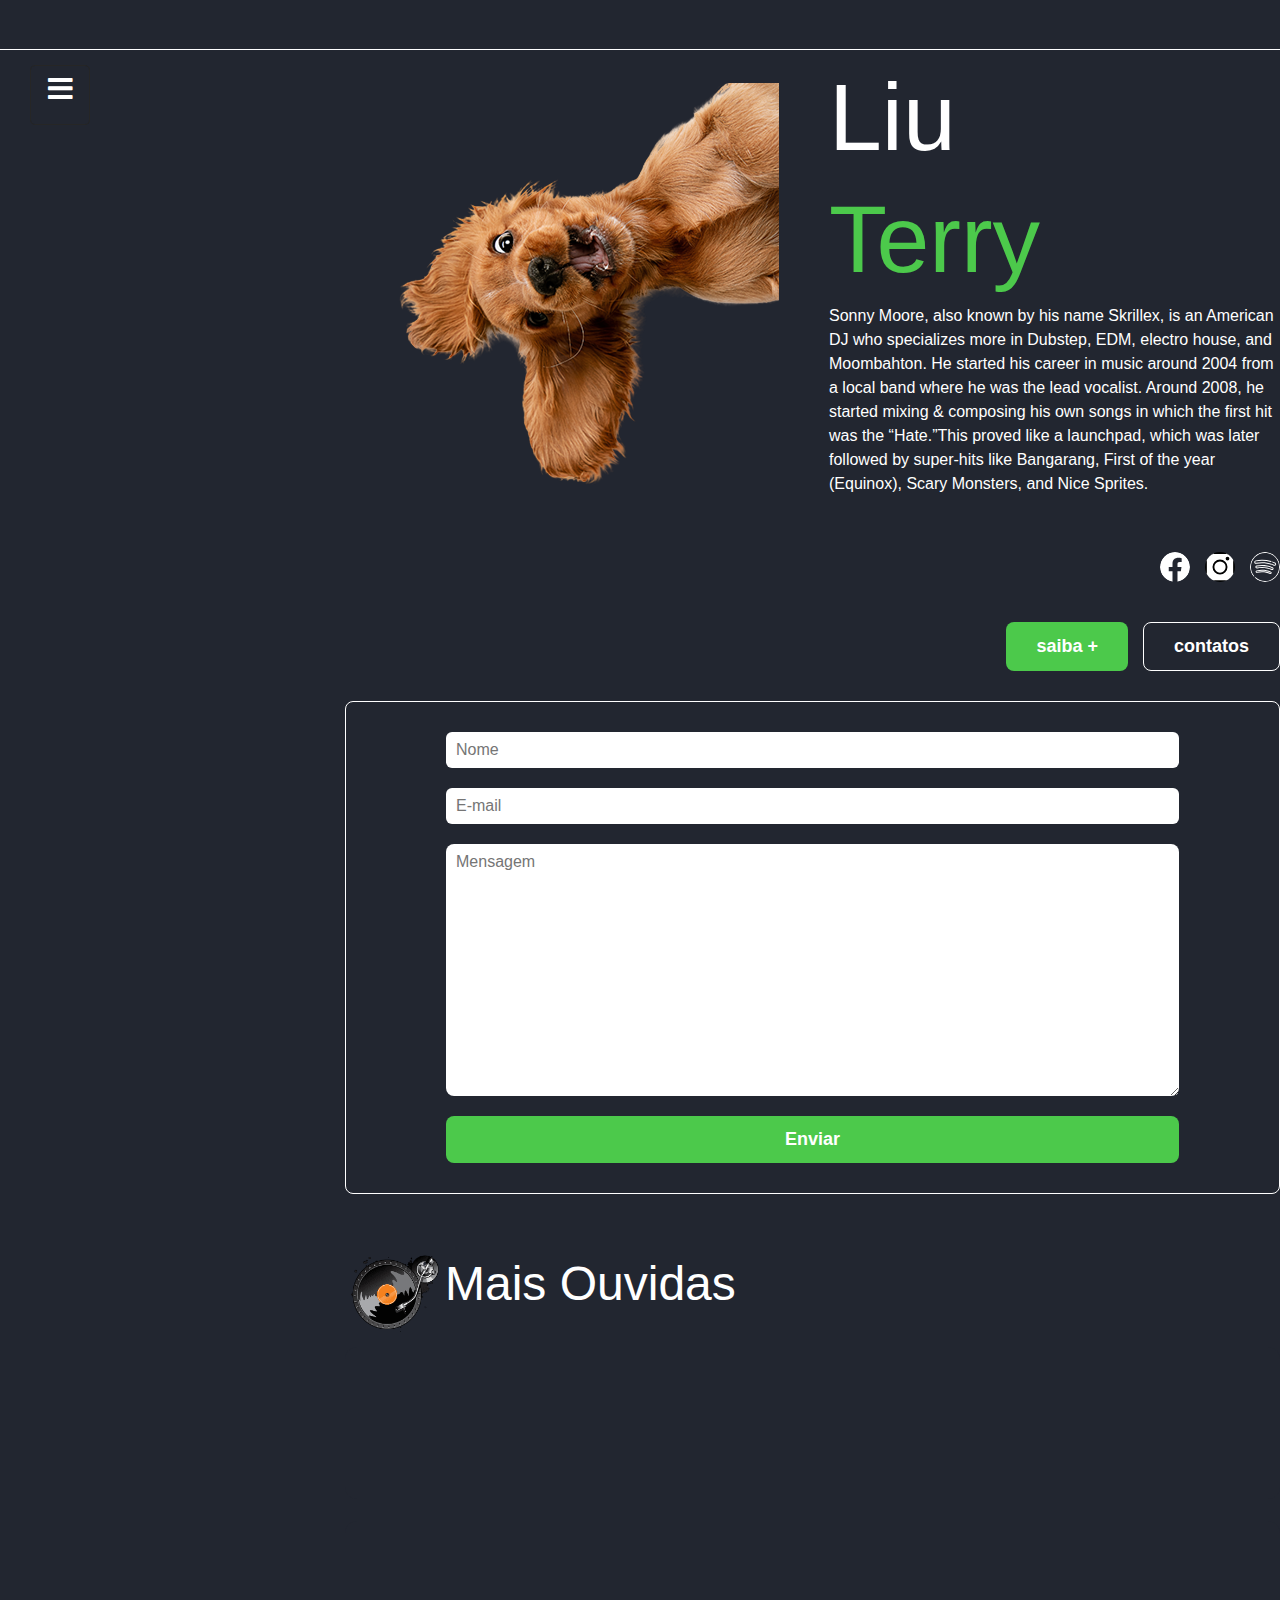
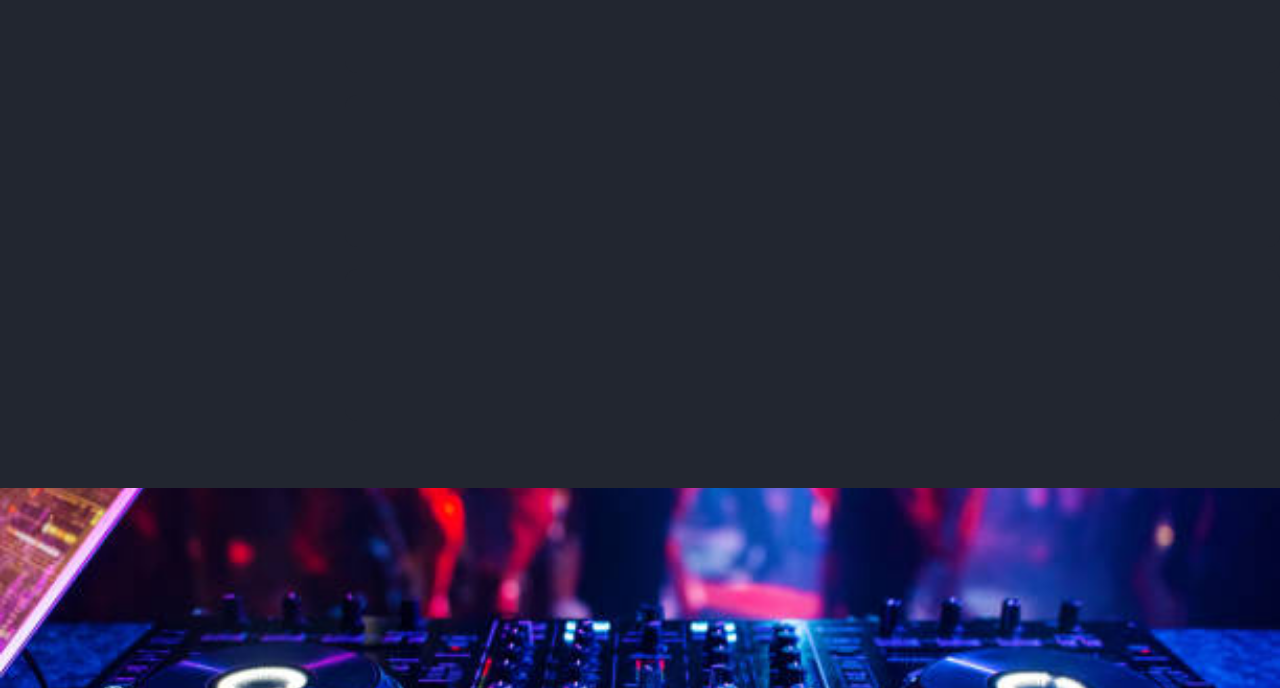
==== index.html @ 7778f58b "ajustes styles" ====
<!DOCTYPE html>
<html lang="en">
  <head>
    <meta charset="UTF-8" />
    <meta http-equiv="X-UA-Compatible" content="IE=edge" />
    <meta name="viewport" content="width=device-width, initial-scale=1.0" />
    <link
      rel="shortcut icon"
      type="imagem/x-icon"
      href="/img/icon-scrash.png"
    />
    <title>LiuTerry</title>

    <link
      rel="stylesheet"
      href="https://cdn.jsdelivr.net/npm/bootstrap@4.0.0/dist/css/bootstrap.min.css"
      integrity="sha384-Gn5384xqQ1aoWXA+058RXPxPg6fy4IWvTNh0E263XmFcJlSAwiGgFAW/dAiS6JXm"
      crossorigin="anonymous"
    />
    <link rel="stylesheet" href="style.css" />
    <script
      src="https://code.jquery.com/jquery-3.2.1.slim.min.js"
      integrity="sha384-KJ3o2DKtIkvYIK3UENzmM7KCkRr/rE9/Qpg6aAZGJwFDMVNA/GpGFF93hXpG5KkN"
      crossorigin="anonymous"
    ></script>
    <script
      src="https://cdn.jsdelivr.net/npm/popper.js@1.12.9/dist/umd/popper.min.js"
      integrity="sha384-ApNbgh9B+Y1QKtv3Rn7W3mgPxhU9K/ScQsAP7hUibX39j7fakFPskvXusvfa0b4Q"
      crossorigin="anonymous"
    ></script>
    <script
      src="https://cdn.jsdelivr.net/npm/bootstrap@4.0.0/dist/js/bootstrap.min.js"
      integrity="sha384-JZR6Spejh4U02d8jOt6vLEHfe/JQGiRRSQQxSfFWpi1MquVdAyjUar5+76PVCmYl"
      crossorigin="anonymous"
    ></script>
    <link
      rel="stylesheet"
      href="https://cdnjs.cloudflare.com/ajax/libs/font-awesome/5.15.4/css/all.min.css"
      integrity="sha512-1ycn6IcaQQ40/MKBW2W4Rhis/DbILU74C1vSrLJxCq57o941Ym01SwNsOMqvEBFlcgUa6xLiPY/NS5R+E6ztJQ=="
      crossorigin="anonymous"
      referrerpolicy="no-referrer"
    />
  </head>
  <body>
    <div class="separador"></div>
    <div class="container-site">
      <aside>
        <input type="checkbox" id="check" />
        <label for="check">
          <!-- <img src="./img/icon-scrash.png" id="btn" alt="" /> -->
          <i class="fas fa-bars" id="btn"></i>
          <i class="fas fa-times" id="cancel"></i>
        </label>
        <div class="sidebar">
          <header>meu menu</header>
          <ul>
            <li>
              <a href="#" class="active">
                <span>opa</span>
              </a>
            </li>
            <li>
              <a href="#">
                <span>opa</span>
              </a>
            </li>
            <li>
              <a href="#">
                <span>opa</span>
              </a>
            </li>
          </ul>
        </div>
      </aside>
      <div class="conteudo">
        <div class="descricao">
          <img src="/img/dog.png" alt="img-principal" />
          <div class="apresentacao">
            <h2>Liu</h2>
            <h2 class="destaque">Terry</h2>
            <p>
              Sonny Moore, also known by his name Skrillex, is an American DJ
              who specializes more in Dubstep, EDM, electro house, and
              Moombahton. He started his career in music around 2004 from a
              local band where he was the lead vocalist. Around 2008, he started
              mixing & composing his own songs in which the first hit was the
              “Hate.”This proved like a launchpad, which was later followed by
              super-hits like Bangarang, First of the year (Equinox), Scary
              Monsters, and Nice Sprites.
            </p>
          </div>
        </div>
        <div class="redes-sociais">
          <ul>
            <li>
              <a href=""><img src="/img/facebook.svg" alt="" /></a>
            </li>
            <li>
              <a href=""><img src="/img/instagram.svg" alt="" /></a>
            </li>
            <li>
              <a href=""><img src="/img/spotify.svg" alt="" /></a>
            </li>
          </ul>
        </div>
        <div class="areas-externas">
          <button class="saiba-mais">saiba +</button>
          <button class="contato">contatos</button>
        </div>
        <!-- contatos -->

        <div class="card-contatos">
          <input type="text" placeholder="Nome" />
          <input type="text" placeholder="E-mail" />
          <textarea
            name=""
            id=""
            cols="30"
            rows="10"
            placeholder="Mensagem"
          ></textarea>
          <button>Enviar</button>
        </div>

        <div class="lista-musicas">
          <div class="mais-ouvidas">
            <img src="/img/icon-scrash.png" alt="img-principal" />
            <h3>Mais Ouvidas</h3>
          </div>
          <ul>
            <li>
              <iframe
                style="border-radius: 12px"
                src="https://open.spotify.com/embed/track/7bU3jJy4HKKtlTQ38d3Ngw?utm_source=generator"
                width="100%"
                height="152"
                frameborder="0"
                allowfullscreen=""
                allow="autoplay; clipboard-write; encrypted-media; fullscreen; picture-in-picture"
                loading="lazy"
              ></iframe>
            </li>
            <li>
              <iframe
                style="border-radius: 12px"
                src="https://open.spotify.com/embed/track/7bU3jJy4HKKtlTQ38d3Ngw?utm_source=generator"
                width="100%"
                height="152"
                frameborder="0"
                allowfullscreen=""
                allow="autoplay; clipboard-write; encrypted-media; fullscreen; picture-in-picture"
                loading="lazy"
              ></iframe>
            </li>
            <li>
              <iframe
                style="border-radius: 12px"
                src="https://open.spotify.com/embed/track/7bU3jJy4HKKtlTQ38d3Ngw?utm_source=generator"
                width="100%"
                height="152"
                frameborder="0"
                allowfullscreen=""
                allow="autoplay; clipboard-write; encrypted-media; fullscreen; picture-in-picture"
                loading="lazy"
              ></iframe>
            </li>
            <li>
              <iframe
                style="border-radius: 12px"
                src="https://open.spotify.com/embed/track/7bU3jJy4HKKtlTQ38d3Ngw?utm_source=generator"
                width="100%"
                height="152"
                frameborder="0"
                allowfullscreen=""
                allow="autoplay; clipboard-write; encrypted-media; fullscreen; picture-in-picture"
                loading="lazy"
              ></iframe>
            </li>
          </ul>
        </div>
      </div>
    </div>
    <footer>
      <img src="./img/img-footer.jpg" alt="" />
    </footer>
  </body>
</html>
---- style.css ----
/* color-padrao = #4CC94B */

* {
  padding: 0;
  margin: 0;
  box-sizing: border-box;
  background-color: #222630;
}
.separador {
  width: 100%;
  height: 50px;
  border-bottom: 1px solid white;
}
.container-site {
  display: flex;
  background-color: #222630;
  color: #fff;
}
aside {
  width: 400px;
  background: transparent;
}
aside label {
  position: fixed;
}
aside img {
  width: 100px;
}
.conteudo {
  max-width: 960px;
  margin: 10px auto;
}
.descricao {
  display: flex;
  gap: 50px;
  justify-content: center;
  align-items: center;
}
.apresentacao {
  max-width: 600px;
}
.apresentacao h2 {
  font-size: 95px;
}
.apresentacao .destaque {
  color: #4cc94b;
}

.card-contatos {
  border: 1px solid white;
  border-radius: 8px;
  margin-top: 30px;
  display: flex;
  flex-direction: column;
  padding: 30px 100px;
  gap: 20px;
}
.card-contatos input {
  background: white;
  border: none;
  padding: 6px 10px;
  border-radius: 6px;
}
.card-contatos textarea {
  background: white;
  border: none;
  border-radius: 8px;
  padding: 6px 10px;
}
.card-contatos button {
  background: #4cc94b;
}

.redes-sociais ul {
  margin: 40px 0;
  display: flex;
  gap: 15px;
  justify-content: flex-end;
}
.redes-sociais ul li {
  list-style: none;
}
.redes-sociais img {
  width: 30px;
  height: 30px;
  border-radius: 15px;
}
.areas-externas {
  display: flex;
  gap: 15px;
  justify-content: flex-end;
}
button {
  padding: 10px 30px;
  border-radius: 8px;
  border: none;
  color: white;
  font-size: 18px;
  font-weight: 600;
}

.saiba-mais {
  background: #4cc94b;
}

.contato {
  border: 1px solid white;
  background: transparent;
}

.mais-ouvidas {
  display: flex;
  align-items: center;
}
.mais-ouvidas img {
  width: 100px;
}

.lista-musicas {
  margin: 50px 0;
}
.lista-musicas ul li {
  list-style: none;
  margin-top: 15px;
}
.lista-musicas h3 {
  font-size: 48px;
}

footer {
  width: 100%;
  height: 200px;
}
footer img {
  width: 100%;
  object-fit: cover;
  height: 200px;
}

/* menu */

.sidebar {
  position: fixed;
  width: 240px;
  left: -240px;
  height: 100%;
  background: transparent;
  transition: all 0.5s ease;
}
.sidebar header {
  font-size: 28px;
  color: white;
  line-height: 70px;
  text-align: center;
  background: #1b1b1b;
  user-select: none;
}
.sidebar a {
  display: block;
  height: 65px;
  width: 100%;
  color: white;
  line-height: 65px;
  padding-left: 30px;
  box-sizing: border-box;
  border-bottom: 1px solid black;
  border-top: 1px solid rgba(255, 255, 255, 0.1);
  border-left: 5px solid transparent;
  transition: all 0.5s ease;
}

a.active,
a.hover {
  border-left: 5px solid #593632;
}
#check {
  display: none;
}
label #btn,
label #cancel {
  position: absolute;
  cursor: pointer;
  color: white;
  border-radius: 5px;
  border: 1px solid #262626;
  margin: 15px 30px;
  font-size: 28px;
  height: 60px;
  width: 60px;
  text-align: center;
  line-height: 45px;
  transition: all 0.5s ease;
}

label #cancel {
  opacity: 0;
  visibility: hidden;
}
#check:checked ~ .sidebar {
  left: 0;
}
#check:checked ~ label #btn {
  margin-left: 245px;
  opacity: 0;
  visibility: hidden;
}
#check:checked ~ label #cancel {
  margin-left: 245px;
  opacity: 1;
  visibility: visible;
}

@media (max-width: 600px) {
  .descricao {
    flex-wrap: wrap;
  }
}
/* @media (max-width: 860px) {
  .sidebar {
    height: auto;
    width: 70px;
    left: 0;
    margin: 100px 0;
  }
  header,
  #btn,
  #cancel {
    display: none;
  }
}
span {
  position: absolute;
  margin-left: 23px;
  opacity: 0;
  visibility: hidden;
}
.sidebar a {
  height: 60px;
}
.sidebar a i {
  margin-left: -10px;
}
a:hover {
  width: 200px;
  background: inherit;
}
.sidebar a:hover span {
  opacity: 1;
  visibility: visible;
} */
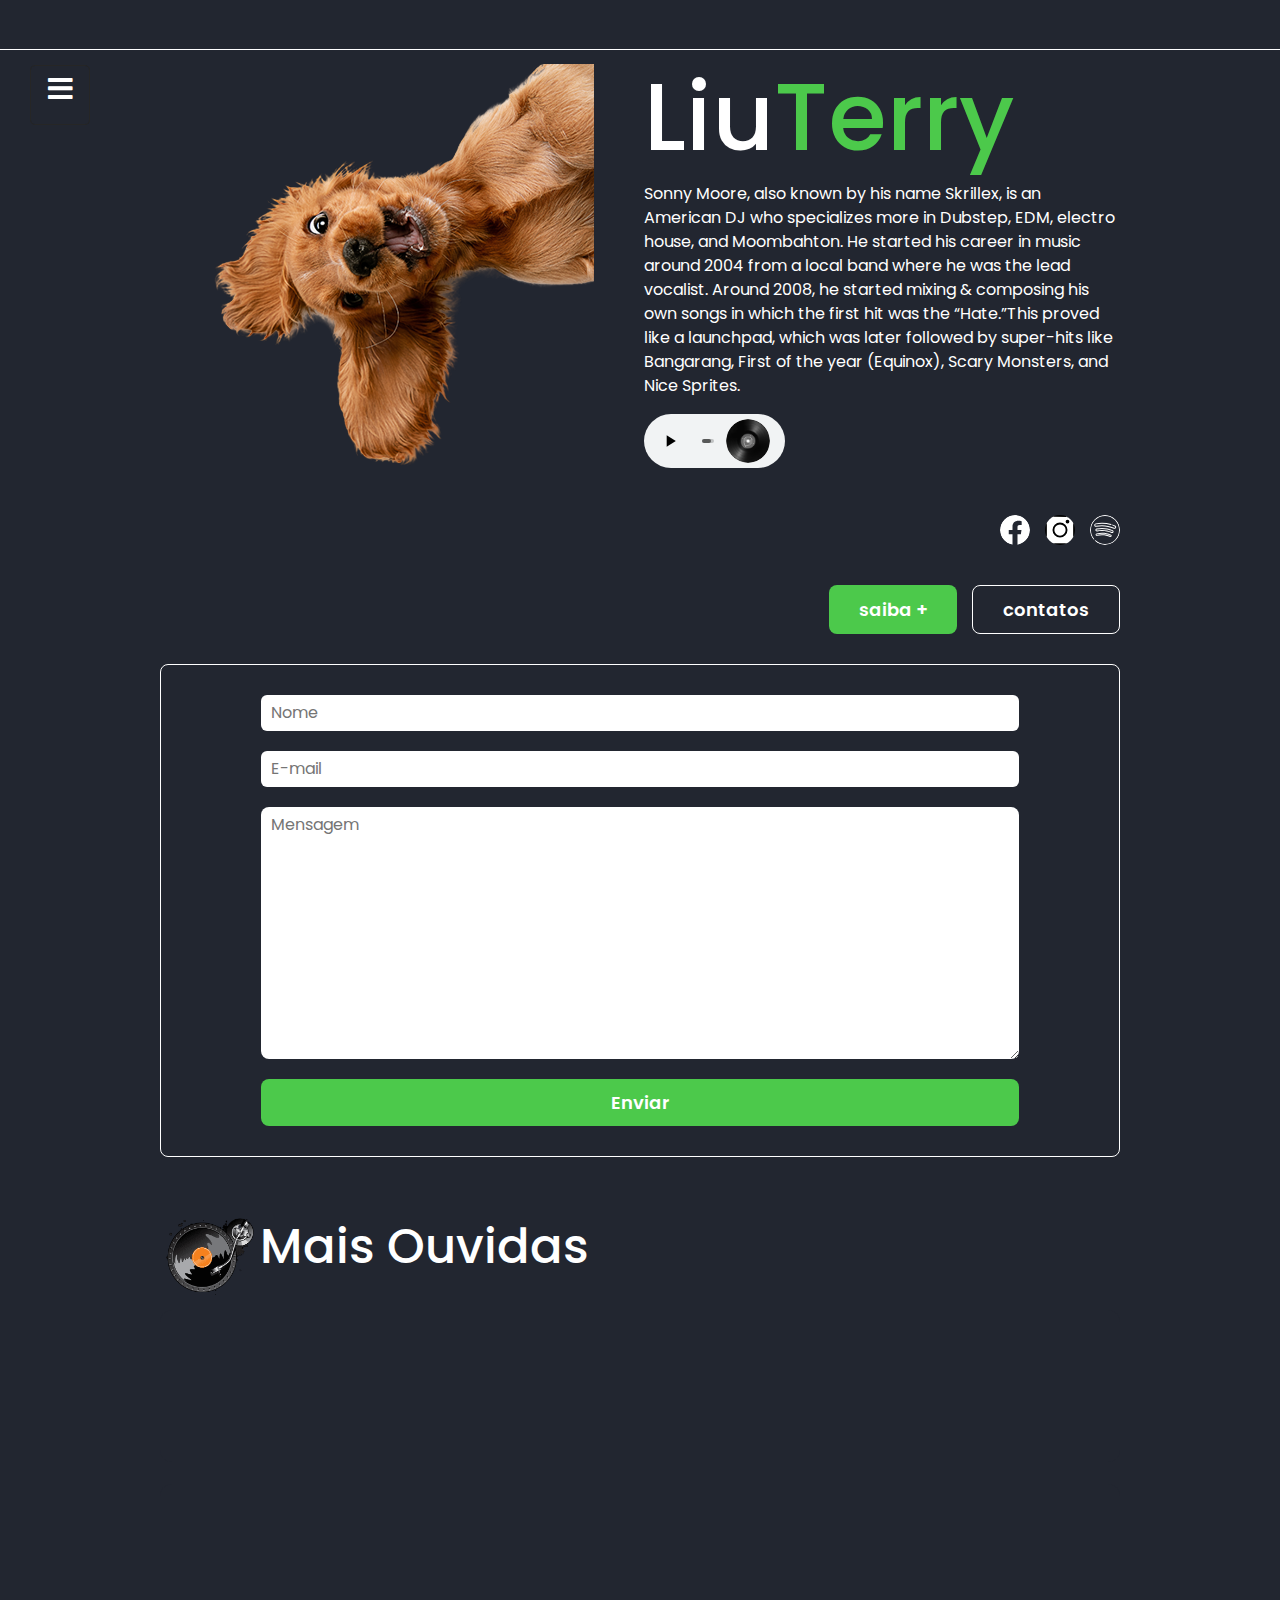
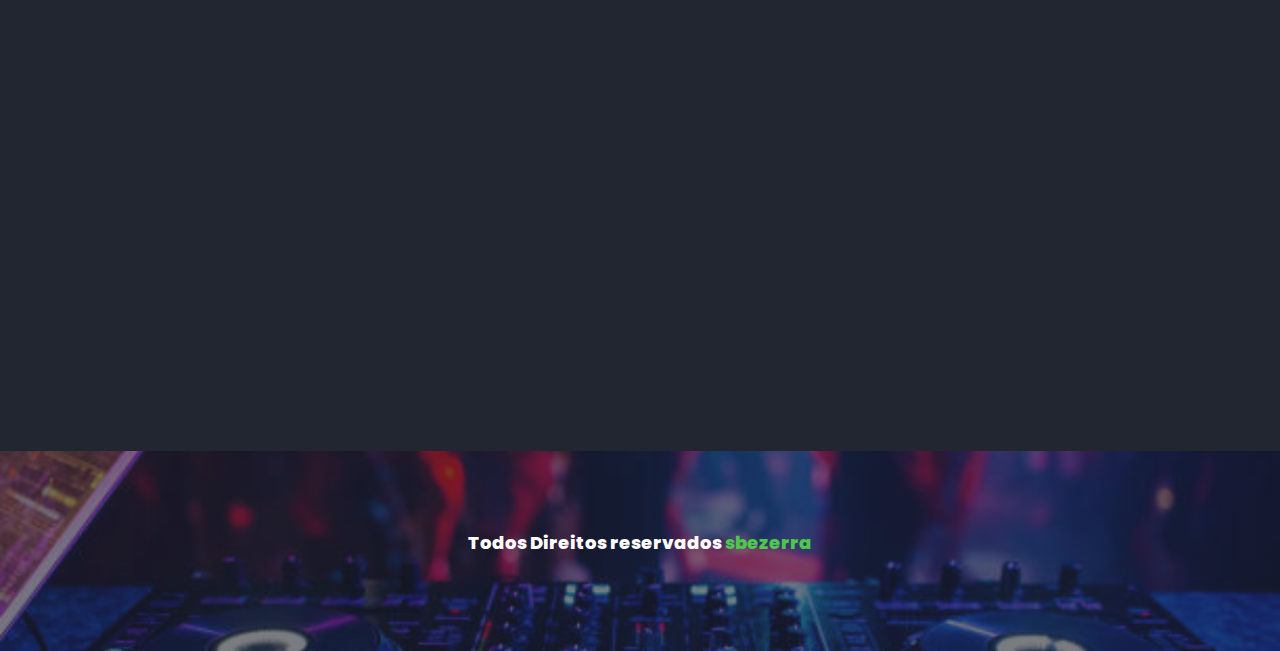
==== commit 19307394: "inserindo audio ajustes responsividades" ====
--- a/index.html
+++ b/index.html
@@ -39,6 +39,12 @@
       integrity="sha512-1ycn6IcaQQ40/MKBW2W4Rhis/DbILU74C1vSrLJxCq57o941Ym01SwNsOMqvEBFlcgUa6xLiPY/NS5R+E6ztJQ=="
       crossorigin="anonymous"
       referrerpolicy="no-referrer"
+    />
+    <link rel="preconnect" href="https://fonts.googleapis.com" />
+    <link rel="preconnect" href="https://fonts.gstatic.com" crossorigin />
+    <link
+      href="https://fonts.googleapis.com/css2?family=Poppins:wght@400;700&display=swap"
+      rel="stylesheet"
     />
   </head>
   <body>
@@ -52,21 +58,21 @@
           <i class="fas fa-times" id="cancel"></i>
         </label>
         <div class="sidebar">
-          <header>meu menu</header>
+          <header>Dj LiuTerry</header>
           <ul>
             <li>
-              <a href="#" class="active">
-                <span>opa</span>
+              <a href="https://linktr.ee/Liuterry" class="active">
+                <span>Play-Lists</span>
               </a>
             </li>
             <li>
               <a href="#">
-                <span>opa</span>
+                <span>Sobre</span>
               </a>
             </li>
             <li>
               <a href="#">
-                <span>opa</span>
+                <span>Contato</span>
               </a>
             </li>
           </ul>
@@ -76,8 +82,8 @@
         <div class="descricao">
           <img src="/img/dog.png" alt="img-principal" />
           <div class="apresentacao">
-            <h2>Liu</h2>
-            <h2 class="destaque">Terry</h2>
+            <h2>Liu<span class="destaque">Terry</span></h2>
+
             <p>
               Sonny Moore, also known by his name Skrillex, is an American DJ
               who specializes more in Dubstep, EDM, electro house, and
@@ -88,6 +94,14 @@
               super-hits like Bangarang, First of the year (Equinox), Scary
               Monsters, and Nice Sprites.
             </p>
+            <img class="img-disco" src="./img/disco.gif" alt="" />
+            <audio
+              src="./assets/tranquilo-liuterry.mp3"
+              preload="auto"
+              controls
+              autoplay
+              loop
+            ></audio>
           </div>
         </div>
         <div class="redes-sociais">
@@ -180,8 +194,14 @@
         </div>
       </div>
     </div>
-    <footer>
-      <img src="./img/img-footer.jpg" alt="" />
+    <footer class="footer">
+      <div class="creditos">
+        <p>
+          Todos Direitos reservados
+          <a href="https://github.com/sbezerrarafa">sbezerra</a>
+        </p>
+      </div>
+      <img src="./img/img-footer.jpg" alt="imagem-footer" />
     </footer>
   </body>
 </html>
--- a/style.css
+++ b/style.css
@@ -5,6 +5,7 @@
   margin: 0;
   box-sizing: border-box;
   background-color: #222630;
+  font-family: 'Poppins', sans-serif;
 }
 .separador {
   width: 100%;
@@ -13,11 +14,12 @@
 }
 .container-site {
   display: flex;
+  justify-content: center;
   background-color: #222630;
   color: #fff;
 }
 aside {
-  width: 400px;
+  /* width: 400px; */
   background: transparent;
 }
 aside label {
@@ -44,6 +46,19 @@
 }
 .apresentacao .destaque {
   color: #4cc94b;
+}
+
+audio {
+  width: 141px;
+}
+.img-disco {
+  width: 44px;
+  position: absolute;
+  z-index: 2;
+  margin-left: 82px;
+  margin-top: 5px;
+  background: white;
+  border-radius: 50%;
 }
 
 .card-contatos {
@@ -127,14 +142,36 @@
   font-size: 48px;
 }
 
-footer {
+.footer {
   width: 100%;
   height: 200px;
-}
-footer img {
+  display: flex;
+  justify-content: center;
+  align-items: center;
+}
+.footer img {
   width: 100%;
   object-fit: cover;
   height: 200px;
+  opacity: 0.4;
+}
+.creditos {
+  color: white;
+  position: absolute;
+  font-size: 18px;
+  font-weight: 800;
+  background: transparent;
+  z-index: 3;
+}
+.creditos p {
+  background: transparent;
+}
+.creditos a {
+  color: #4cc94b;
+  text-decoration: none;
+  background-color: transparent;
+  -webkit-text-decoration-skip: objects;
+  cursor: pointer;
 }
 
 /* menu */
@@ -210,11 +247,24 @@
   visibility: visible;
 }
 
-@media (max-width: 600px) {
+@media (max-width: 800px) {
   .descricao {
     flex-wrap: wrap;
   }
-}
+  .card-contatos {
+    padding: 30px;
+  }
+  .apresentacao,
+  .redes-sociais,
+  .areas-externas,
+  .lista-musicas {
+    padding: 0 20px;
+  }
+  .card-contatos {
+    margin: 20px;
+  }
+}
+
 /* @media (max-width: 860px) {
   .sidebar {
     height: auto;
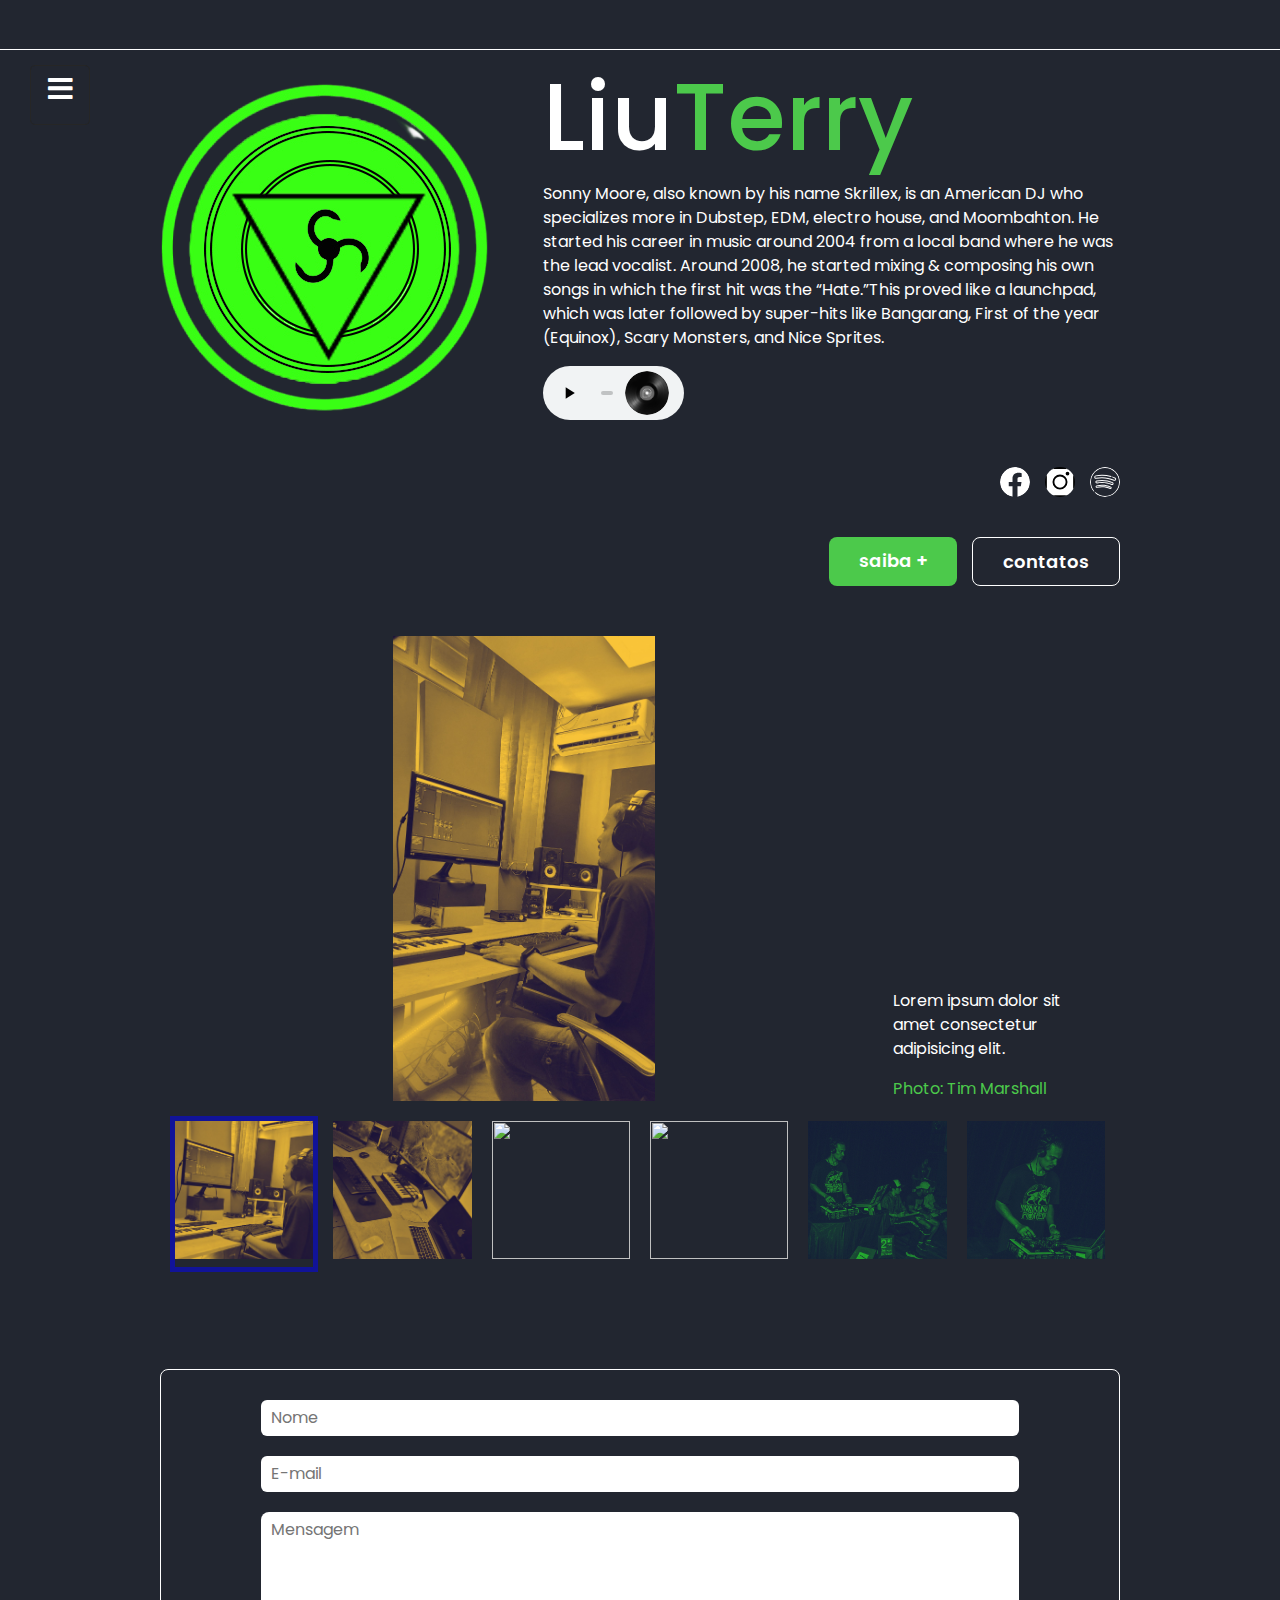
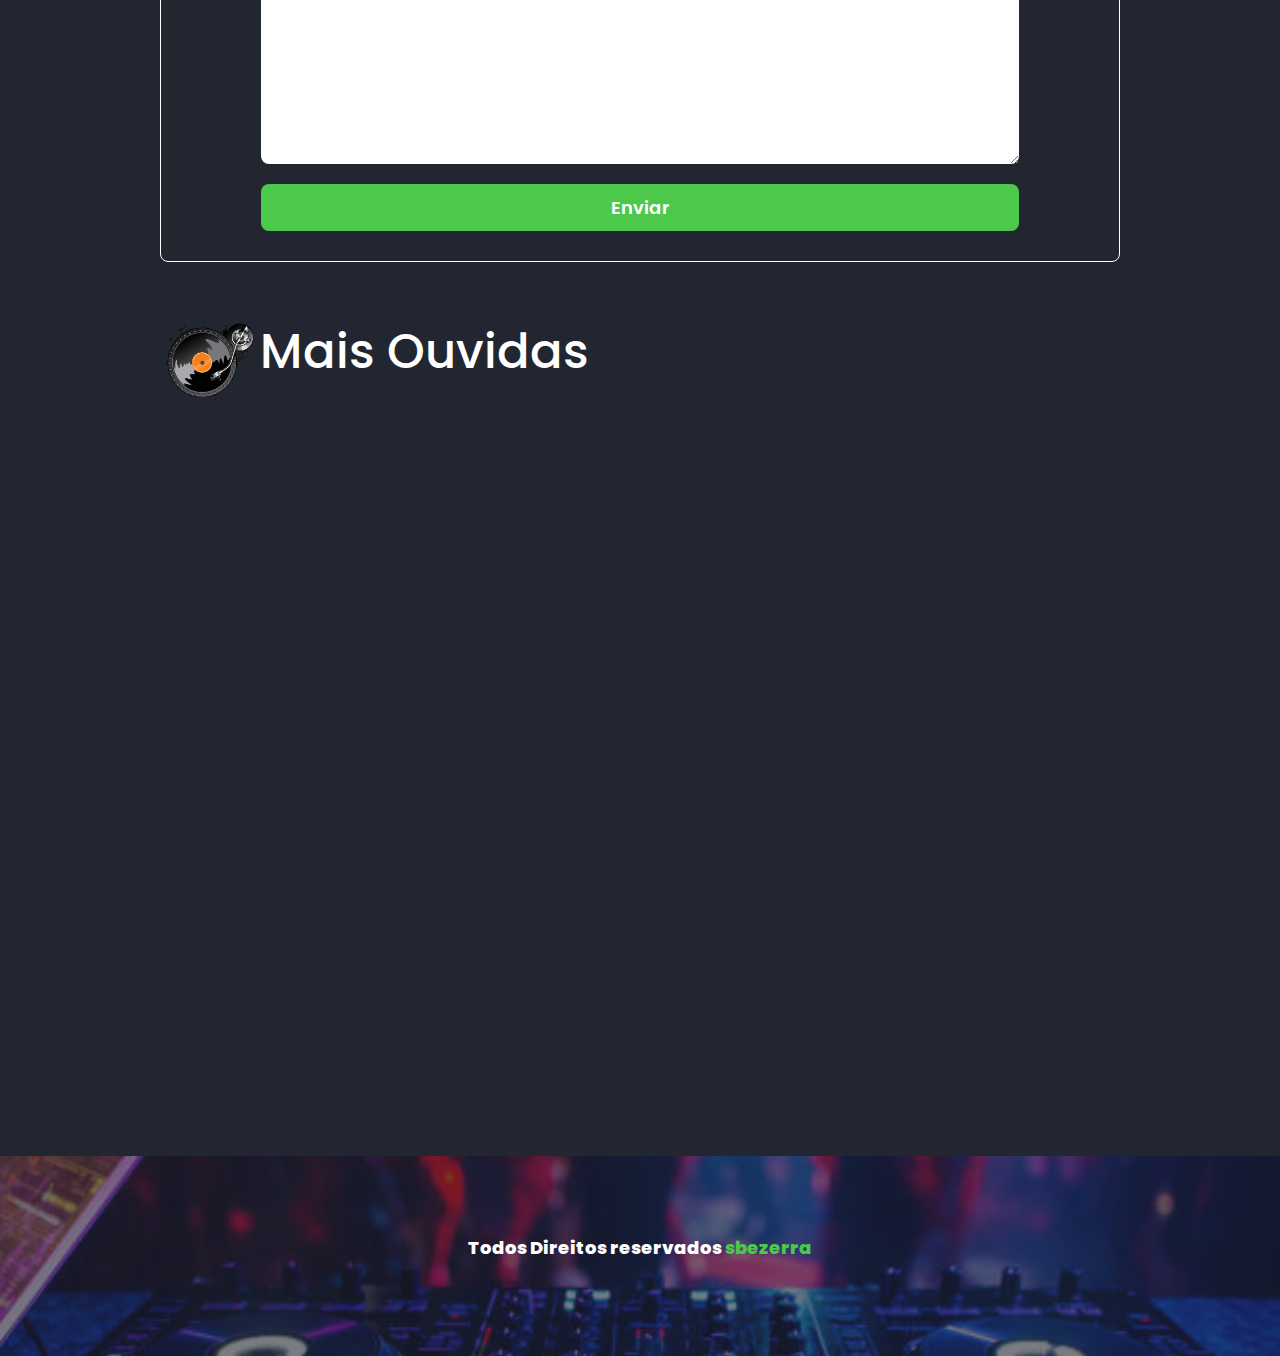
==== commit 8842d01a: "ajustes" ====
--- a/index.html
+++ b/index.html
@@ -80,7 +80,7 @@
       </aside>
       <div class="conteudo">
         <div class="descricao">
-          <img src="/img/dog.png" alt="img-principal" />
+          <img src="./img/logo-att.png" alt="img-principal" />
           <div class="apresentacao">
             <h2>Liu<span class="destaque">Terry</span></h2>
 
@@ -118,12 +118,123 @@
           </ul>
         </div>
         <div class="areas-externas">
-          <button class="saiba-mais">saiba +</button>
+          <a class="saiba-mais" href="https://linktr.ee/Liuterry">saiba +</a>
           <button class="contato">contatos</button>
         </div>
+
+        <!-- carrousel imagens -->
+        <section>
+          <div class="container">
+            <div class="carousel">
+              <input
+                type="radio"
+                name="slides"
+                checked="checked"
+                id="slide-1"
+              />
+              <input type="radio" name="slides" id="slide-2" />
+              <input type="radio" name="slides" id="slide-3" />
+              <input type="radio" name="slides" id="slide-4" />
+              <input type="radio" name="slides" id="slide-5" />
+              <input type="radio" name="slides" id="slide-6" />
+              <ul class="carousel__slides">
+                <li class="carousel__slide">
+                  <figure>
+                    <div>
+                      <img src="./img/1.jpeg" alt="" />
+                    </div>
+                    <figcaption>
+                      Lorem ipsum dolor sit amet consectetur adipisicing elit.
+                      <span class="credit">Photo: Tim Marshall</span>
+                    </figcaption>
+                  </figure>
+                </li>
+                <li class="carousel__slide">
+                  <figure>
+                    <div>
+                      <img src="./img/2.jpeg" alt="" />
+                    </div>
+                    <figcaption>
+                      Lorem ipsum dolor sit amet consectetur adipisicing elit.
+                      <span class="credit">Photo: Christian Joudrey</span>
+                    </figcaption>
+                  </figure>
+                </li>
+                <li class="carousel__slide">
+                  <figure>
+                    <div>
+                      <img src="./img/3.JPG" alt="" />
+                    </div>
+                    <figcaption>
+                      Lorem ipsum dolor sit amet consectetur adipisicing elit.
+                      <span class="credit">Photo: Steve Carter</span>
+                    </figcaption>
+                  </figure>
+                </li>
+                <li class="carousel__slide">
+                  <figure>
+                    <div>
+                      <img src="./img/4.JPG" alt="" />
+                    </div>
+                    <figcaption>
+                      Lorem ipsum dolor sit amet consectetur adipisicing elit.
+                      <span class="credit">Photo: Aleksandra Boguslawska</span>
+                    </figcaption>
+                  </figure>
+                </li>
+                <li class="carousel__slide">
+                  <figure>
+                    <div>
+                      <img src="./img/5.jpg" alt="" />
+                    </div>
+                    <figcaption>
+                      Lorem ipsum dolor sit amet consectetur adipisicing elit.
+                      <span class="credit">Photo: Rosan Harmens</span>
+                    </figcaption>
+                  </figure>
+                </li>
+                <li class="carousel__slide">
+                  <figure>
+                    <div>
+                      <img src="./img/6.jpg" alt="" />
+                    </div>
+                    <figcaption>
+                      Lorem ipsum dolor sit amet consectetur adipisicing elit.
+                      <span class="credit">Photo: Annie Spratt</span>
+                    </figcaption>
+                  </figure>
+                </li>
+              </ul>
+              <ul class="carousel__thumbnails">
+                <li>
+                  <label for="slide-1"><img src="./img/1.jpeg" alt="" /></label>
+                </li>
+                <li>
+                  <label for="slide-2"><img src="./img/2.jpeg" alt="" /></label>
+                </li>
+                <li>
+                  <label for="slide-3"><img src="./img/3.JPG" alt="" /></label>
+                </li>
+                <li>
+                  <label for="slide-4"><img src="./img/4.JPG" alt="" /></label>
+                </li>
+                <li>
+                  <label for="slide-5"><img src="./img/5.jpg" alt="" /></label>
+                </li>
+                <li>
+                  <label for="slide-6"><img src="./img/6.jpg" alt="" /></label>
+                </li>
+              </ul>
+            </div>
+          </div>
+        </section>
         <!-- contatos -->
 
-        <div class="card-contatos">
+        <form
+          class="card-contatos"
+          action="https://formsubmit.co/sbezerra.rafa@gmail.com"
+          method="POST"
+        >
           <input type="text" placeholder="Nome" />
           <input type="text" placeholder="E-mail" />
           <textarea
@@ -133,8 +244,8 @@
             rows="10"
             placeholder="Mensagem"
           ></textarea>
-          <button>Enviar</button>
-        </div>
+          <button type="submit">Enviar</button>
+        </form>
 
         <div class="lista-musicas">
           <div class="mais-ouvidas">
--- a/style.css
+++ b/style.css
@@ -105,7 +105,8 @@
   gap: 15px;
   justify-content: flex-end;
 }
-button {
+button,
+.saiba-mais {
   padding: 10px 30px;
   border-radius: 8px;
   border: none;
@@ -117,10 +118,16 @@
 .saiba-mais {
   background: #4cc94b;
 }
+.saiba-mais:hover {
+  color: white;
+}
 
 .contato {
   border: 1px solid white;
   background: transparent;
+}
+.contato:hover {
+  text-decoration: underline;
 }
 
 .mais-ouvidas {
@@ -246,6 +253,214 @@
   opacity: 1;
   visibility: visible;
 }
+section {
+  padding: 50px 0;
+}
+
+.carousel {
+  display: block;
+  text-align: left;
+  position: relative;
+  margin-bottom: 22px;
+}
+.carousel > input {
+  clip: rect(1px, 1px, 1px, 1px);
+  clip-path: inset(50%);
+  height: 1px;
+  width: 1px;
+  margin: -1px;
+  overflow: hidden;
+  padding: 0;
+  position: absolute;
+}
+.carousel
+  > input:nth-of-type(6):checked
+  ~ .carousel__slides
+  .carousel__slide:first-of-type {
+  margin-left: -500%;
+}
+.carousel
+  > input:nth-of-type(5):checked
+  ~ .carousel__slides
+  .carousel__slide:first-of-type {
+  margin-left: -400%;
+}
+.carousel
+  > input:nth-of-type(4):checked
+  ~ .carousel__slides
+  .carousel__slide:first-of-type {
+  margin-left: -300%;
+}
+.carousel
+  > input:nth-of-type(3):checked
+  ~ .carousel__slides
+  .carousel__slide:first-of-type {
+  margin-left: -200%;
+}
+.carousel
+  > input:nth-of-type(2):checked
+  ~ .carousel__slides
+  .carousel__slide:first-of-type {
+  margin-left: -100%;
+}
+.carousel
+  > input:nth-of-type(1):checked
+  ~ .carousel__slides
+  .carousel__slide:first-of-type {
+  margin-left: 0%;
+}
+.carousel
+  > input:nth-of-type(1):checked
+  ~ .carousel__thumbnails
+  li:nth-of-type(1) {
+  box-shadow: 0px 0px 0px 5px rgba(0, 0, 255, 0.5);
+}
+.carousel
+  > input:nth-of-type(2):checked
+  ~ .carousel__thumbnails
+  li:nth-of-type(2) {
+  box-shadow: 0px 0px 0px 5px rgba(0, 0, 255, 0.5);
+}
+.carousel
+  > input:nth-of-type(3):checked
+  ~ .carousel__thumbnails
+  li:nth-of-type(3) {
+  box-shadow: 0px 0px 0px 5px rgba(0, 0, 255, 0.5);
+}
+.carousel
+  > input:nth-of-type(4):checked
+  ~ .carousel__thumbnails
+  li:nth-of-type(4) {
+  box-shadow: 0px 0px 0px 5px rgba(0, 0, 255, 0.5);
+}
+.carousel
+  > input:nth-of-type(5):checked
+  ~ .carousel__thumbnails
+  li:nth-of-type(5) {
+  box-shadow: 0px 0px 0px 5px rgba(0, 0, 255, 0.5);
+}
+.carousel
+  > input:nth-of-type(6):checked
+  ~ .carousel__thumbnails
+  li:nth-of-type(6) {
+  box-shadow: 0px 0px 0px 5px rgba(0, 0, 255, 0.5);
+}
+.carousel__slides {
+  position: relative;
+  z-index: 1;
+  padding: 0;
+  margin: 0;
+  overflow: hidden;
+  white-space: nowrap;
+  box-sizing: border-box;
+  display: flex;
+}
+.carousel__slide {
+  position: relative;
+  display: block;
+  flex: 1 0 100%;
+  width: 100%;
+  height: 100%;
+  overflow: hidden;
+  transition: all 300ms ease-out;
+  vertical-align: top;
+  box-sizing: border-box;
+  white-space: normal;
+}
+.carousel__slide figure {
+  display: flex;
+  margin: 0;
+}
+.carousel__slide div {
+  position: relative;
+  width: 100%;
+}
+.carousel__slide div:before {
+  display: block;
+  content: '';
+  width: 100%;
+  padding-top: 66.6666666667%;
+}
+.carousel__slide div > img {
+  position: absolute;
+  top: 0;
+  left: 0;
+  right: 0;
+  bottom: 0;
+  width: 100%;
+  height: 100%;
+  object-fit: contain;
+}
+.carousel__slide img {
+  display: block;
+  flex: 1 1 auto;
+  object-fit: cover;
+}
+.carousel__slide figcaption {
+  align-self: flex-end;
+  padding: 20px 20px 0 20px;
+  flex: 0 0 auto;
+  width: 25%;
+  min-width: 150px;
+}
+.carousel__slide .credit {
+  margin-top: 1rem;
+  color: #4cc94b;
+  display: block;
+}
+.carousel__slide.scrollable {
+  overflow-y: scroll;
+}
+.carousel__thumbnails {
+  list-style: none;
+  padding: 0;
+  margin: 0;
+  display: flex;
+  margin: 0 -10px;
+}
+.carousel__slides + .carousel__thumbnails {
+  margin-top: 20px;
+}
+.carousel__thumbnails li {
+  flex: 1 1 auto;
+  max-width: calc((100% / 6) - 20px);
+  margin: 0 10px;
+  transition: all 300ms ease-in-out;
+}
+.carousel__thumbnails label {
+  display: block;
+  position: relative;
+}
+.carousel__thumbnails label:before {
+  display: block;
+  content: '';
+  width: 100%;
+  padding-top: 100%;
+}
+.carousel__thumbnails label > img {
+  position: absolute;
+  top: 0;
+  left: 0;
+  right: 0;
+  bottom: 0;
+  width: 100%;
+  height: 100%;
+}
+.carousel__thumbnails label:hover,
+.carousel__thumbnails label:focus {
+  cursor: pointer;
+}
+.carousel__thumbnails label:hover img,
+.carousel__thumbnails label:focus img {
+  box-shadow: 0px 0px 0px 1px rgba(0, 0, 0, 0.25);
+  transition: all 300ms ease-in-out;
+}
+.carousel__thumbnails img {
+  display: block;
+  width: 100%;
+  height: 100%;
+  object-fit: cover;
+}
 
 @media (max-width: 800px) {
   .descricao {
@@ -258,10 +473,13 @@
   .redes-sociais,
   .areas-externas,
   .lista-musicas {
-    padding: 0 20px;
+    padding: 0 30px;
   }
   .card-contatos {
     margin: 20px;
+  }
+  .carousel {
+    max-width: 380px;
   }
 }
 
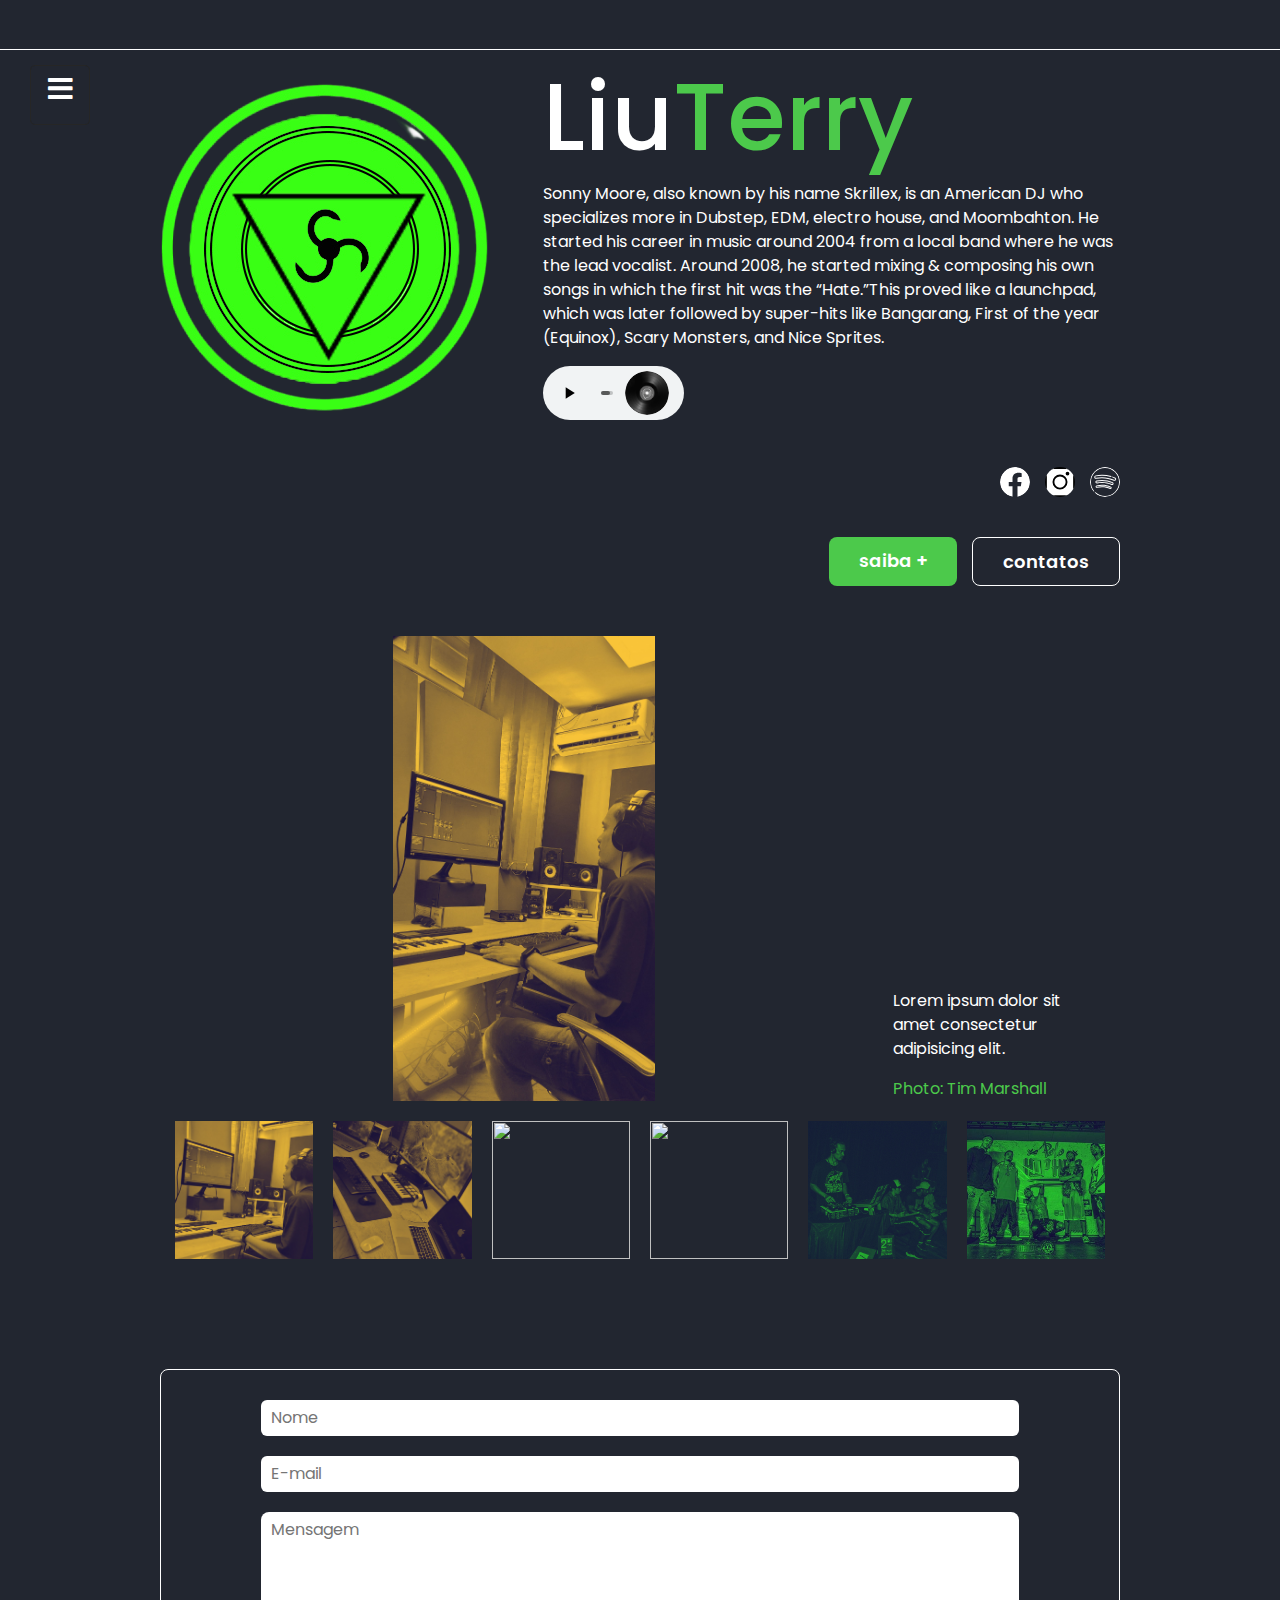
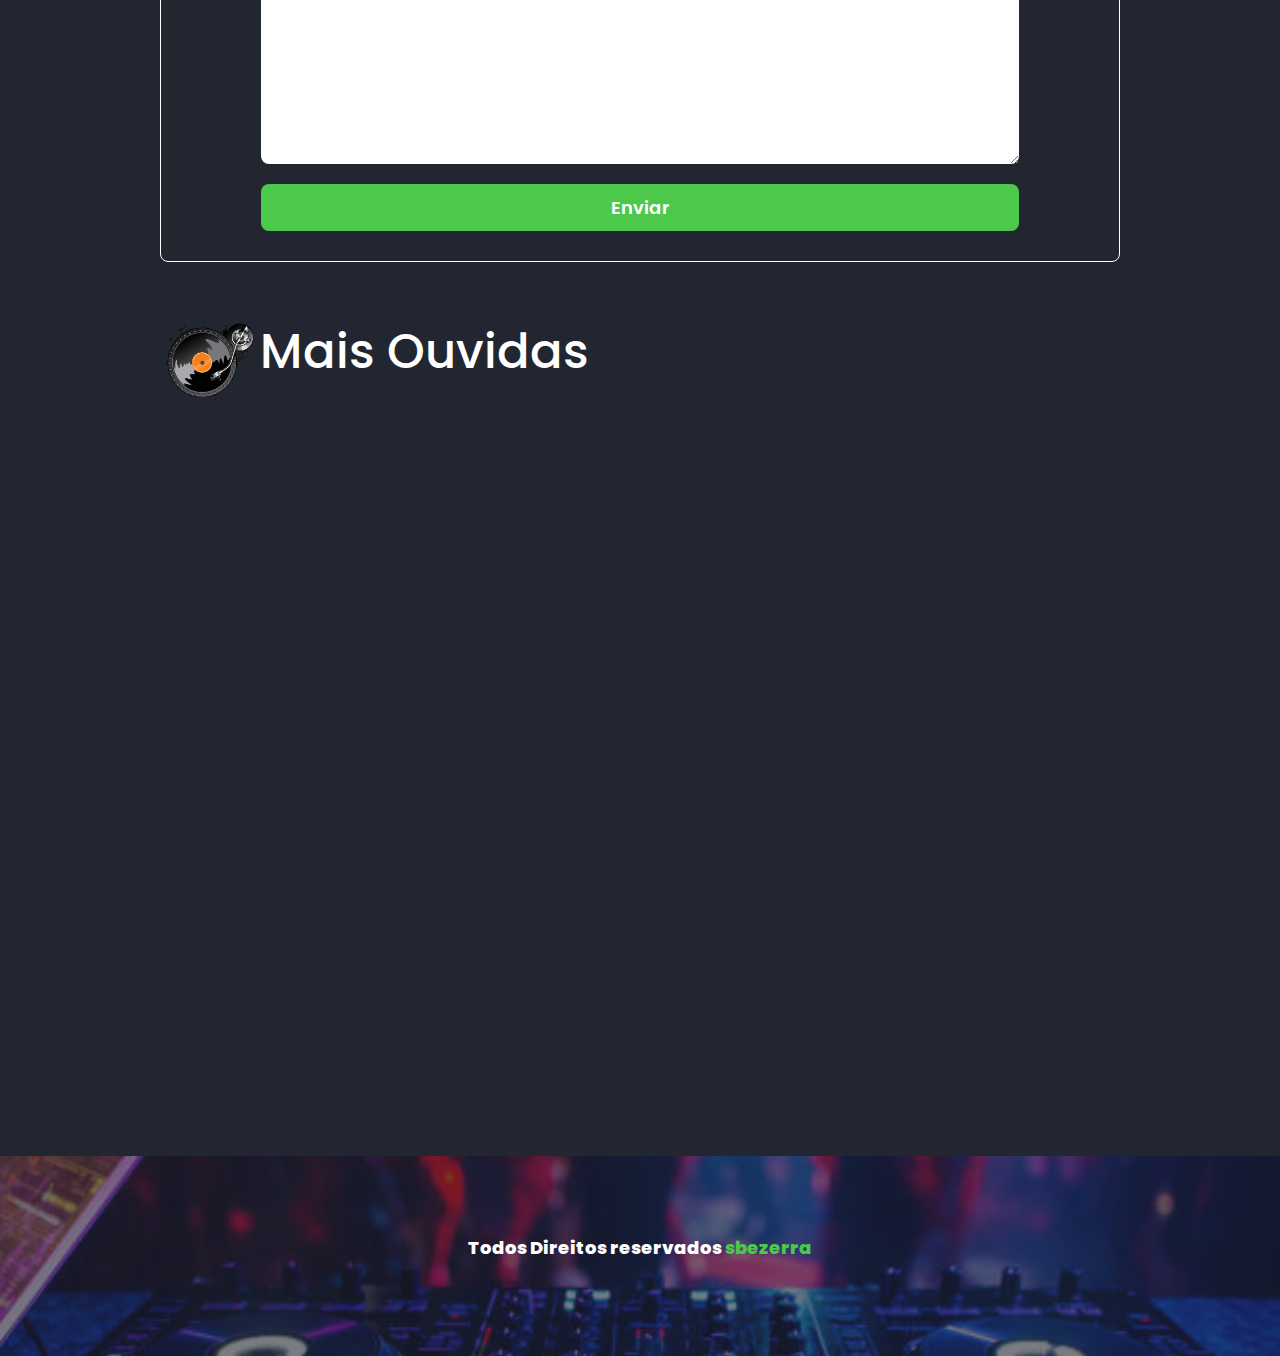
==== commit 38a57eb3: "tela de sucesso email" ====
--- a/index.html
+++ b/index.html
@@ -196,7 +196,7 @@
                 <li class="carousel__slide">
                   <figure>
                     <div>
-                      <img src="./img/6.jpg" alt="" />
+                      <img src="./img/7.jpg" alt="" />
                     </div>
                     <figcaption>
                       Lorem ipsum dolor sit amet consectetur adipisicing elit.
@@ -222,7 +222,7 @@
                   <label for="slide-5"><img src="./img/5.jpg" alt="" /></label>
                 </li>
                 <li>
-                  <label for="slide-6"><img src="./img/6.jpg" alt="" /></label>
+                  <label for="slide-6"><img src="./img/7.jpg" alt="" /></label>
                 </li>
               </ul>
             </div>
@@ -235,10 +235,15 @@
           action="https://formsubmit.co/sbezerra.rafa@gmail.com"
           method="POST"
         >
-          <input type="text" placeholder="Nome" />
-          <input type="text" placeholder="E-mail" />
+          <input
+            type="hidden"
+            name="_next"
+            value="http://127.0.0.1:5500/sucesso.html"
+          />
+          <input type="text" name="nome" placeholder="Nome" />
+          <input type="email" name="email" placeholder="E-mail" />
           <textarea
-            name=""
+            name="Mensagem"
             id=""
             cols="30"
             rows="10"
--- a/style.css
+++ b/style.css
@@ -313,37 +313,37 @@
   > input:nth-of-type(1):checked
   ~ .carousel__thumbnails
   li:nth-of-type(1) {
-  box-shadow: 0px 0px 0px 5px rgba(0, 0, 255, 0.5);
+  box-shadow: white;
 }
 .carousel
   > input:nth-of-type(2):checked
   ~ .carousel__thumbnails
   li:nth-of-type(2) {
-  box-shadow: 0px 0px 0px 5px rgba(0, 0, 255, 0.5);
+  box-shadow: white;
 }
 .carousel
   > input:nth-of-type(3):checked
   ~ .carousel__thumbnails
   li:nth-of-type(3) {
-  box-shadow: 0px 0px 0px 5px rgba(0, 0, 255, 0.5);
+  box-shadow: white;
 }
 .carousel
   > input:nth-of-type(4):checked
   ~ .carousel__thumbnails
   li:nth-of-type(4) {
-  box-shadow: 0px 0px 0px 5px rgba(0, 0, 255, 0.5);
+  box-shadow: white;
 }
 .carousel
   > input:nth-of-type(5):checked
   ~ .carousel__thumbnails
   li:nth-of-type(5) {
-  box-shadow: 0px 0px 0px 5px rgba(0, 0, 255, 0.5);
+  box-shadow: white;
 }
 .carousel
   > input:nth-of-type(6):checked
   ~ .carousel__thumbnails
   li:nth-of-type(6) {
-  box-shadow: 0px 0px 0px 5px rgba(0, 0, 255, 0.5);
+  box-shadow: white;
 }
 .carousel__slides {
   position: relative;
@@ -483,6 +483,33 @@
   }
 }
 
+/* email sucesso */
+
+.container-email {
+  display: flex;
+  justify-content: center;
+  align-items: center;
+  color: white;
+  height: 100vh;
+  flex-direction: column;
+  gap: 50px;
+}
+.container-email p {
+  font-size: 24px;
+}
+.voltar-home {
+  background: #4cc94b;
+  font-size: 18px;
+  font-weight: 600;
+  border-radius: 8px;
+  padding: 10px 15px;
+  color: #fff;
+  text-decoration: none;
+}
+.voltar-home:hover {
+  transform: scale(1.1);
+}
+
 /* @media (max-width: 860px) {
   .sidebar {
     height: auto;
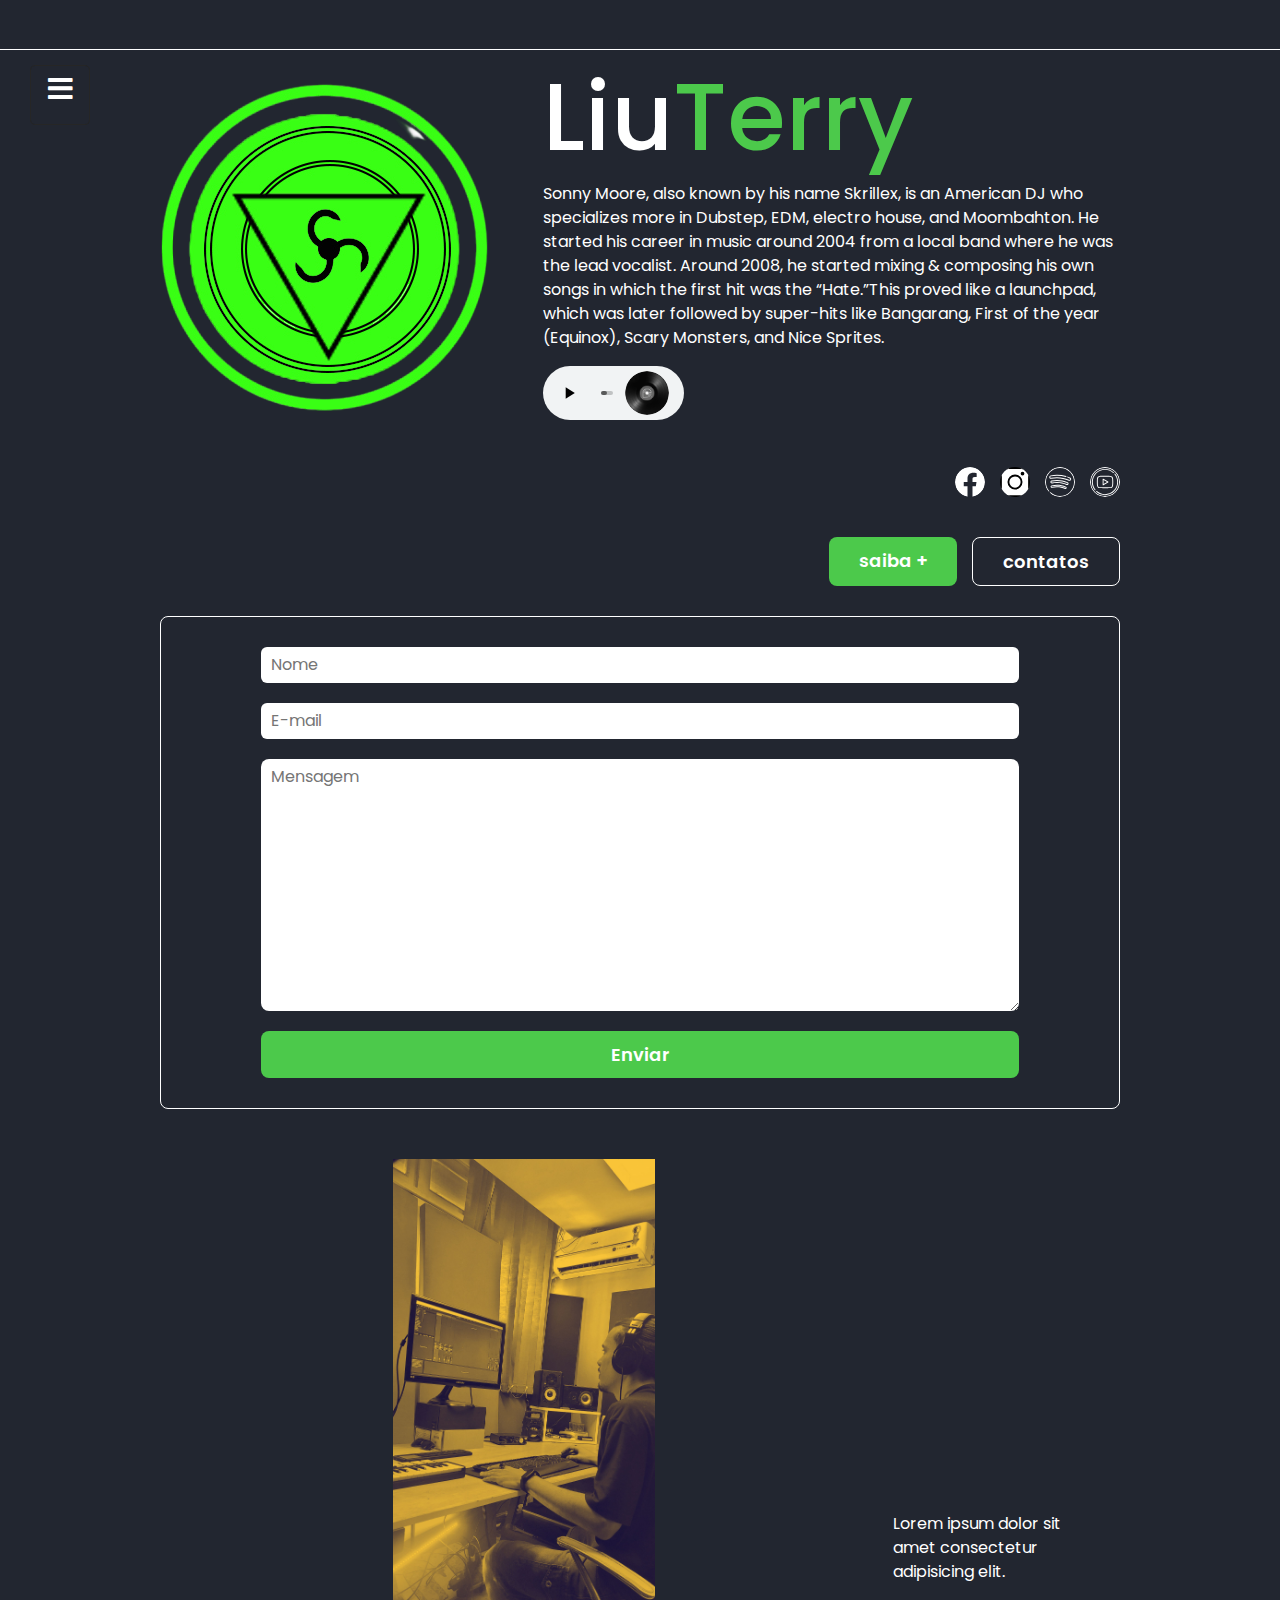
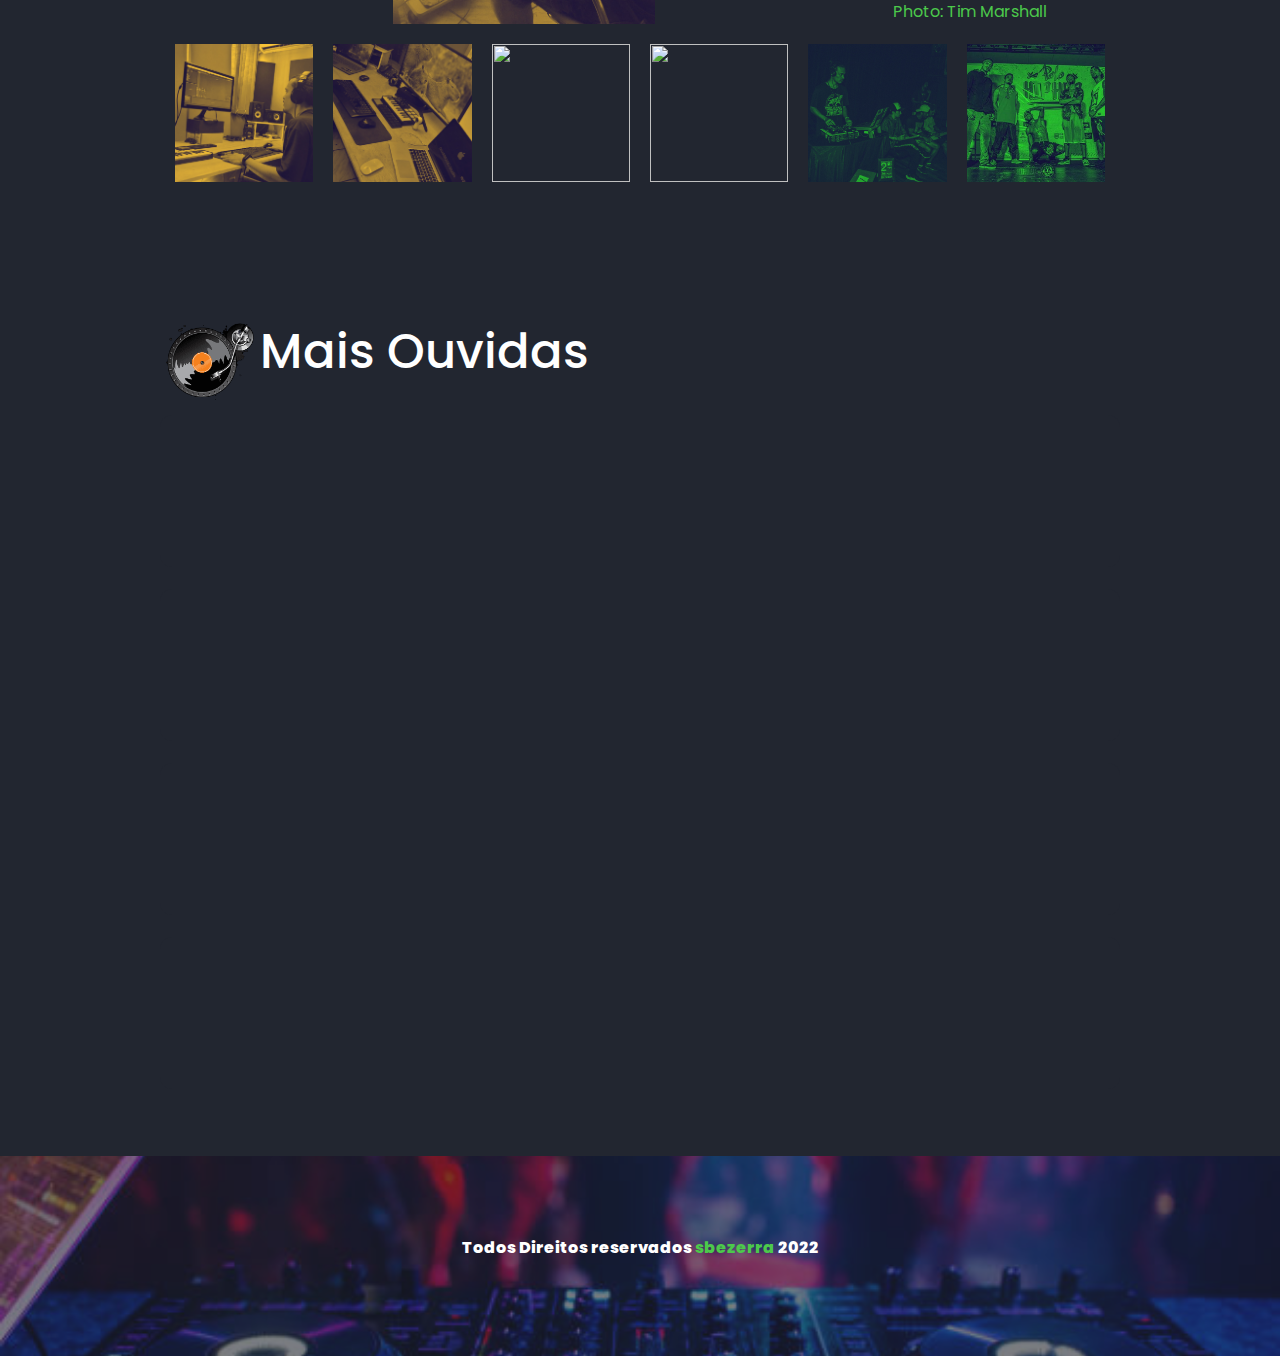
==== commit 7bc2524c: "ajustes area de contatos" ====
--- a/index.html
+++ b/index.html
@@ -115,122 +115,24 @@
             <li>
               <a href=""><img src="/img/spotify.svg" alt="" /></a>
             </li>
+            <li>
+              <a href=""><img src="/img/youtube.svg" alt="" /></a>
+            </li>
           </ul>
         </div>
         <div class="areas-externas">
           <a class="saiba-mais" href="https://linktr.ee/Liuterry">saiba +</a>
-          <button class="contato">contatos</button>
-        </div>
-
-        <!-- carrousel imagens -->
-        <section>
-          <div class="container">
-            <div class="carousel">
-              <input
-                type="radio"
-                name="slides"
-                checked="checked"
-                id="slide-1"
-              />
-              <input type="radio" name="slides" id="slide-2" />
-              <input type="radio" name="slides" id="slide-3" />
-              <input type="radio" name="slides" id="slide-4" />
-              <input type="radio" name="slides" id="slide-5" />
-              <input type="radio" name="slides" id="slide-6" />
-              <ul class="carousel__slides">
-                <li class="carousel__slide">
-                  <figure>
-                    <div>
-                      <img src="./img/1.jpeg" alt="" />
-                    </div>
-                    <figcaption>
-                      Lorem ipsum dolor sit amet consectetur adipisicing elit.
-                      <span class="credit">Photo: Tim Marshall</span>
-                    </figcaption>
-                  </figure>
-                </li>
-                <li class="carousel__slide">
-                  <figure>
-                    <div>
-                      <img src="./img/2.jpeg" alt="" />
-                    </div>
-                    <figcaption>
-                      Lorem ipsum dolor sit amet consectetur adipisicing elit.
-                      <span class="credit">Photo: Christian Joudrey</span>
-                    </figcaption>
-                  </figure>
-                </li>
-                <li class="carousel__slide">
-                  <figure>
-                    <div>
-                      <img src="./img/3.JPG" alt="" />
-                    </div>
-                    <figcaption>
-                      Lorem ipsum dolor sit amet consectetur adipisicing elit.
-                      <span class="credit">Photo: Steve Carter</span>
-                    </figcaption>
-                  </figure>
-                </li>
-                <li class="carousel__slide">
-                  <figure>
-                    <div>
-                      <img src="./img/4.JPG" alt="" />
-                    </div>
-                    <figcaption>
-                      Lorem ipsum dolor sit amet consectetur adipisicing elit.
-                      <span class="credit">Photo: Aleksandra Boguslawska</span>
-                    </figcaption>
-                  </figure>
-                </li>
-                <li class="carousel__slide">
-                  <figure>
-                    <div>
-                      <img src="./img/5.jpg" alt="" />
-                    </div>
-                    <figcaption>
-                      Lorem ipsum dolor sit amet consectetur adipisicing elit.
-                      <span class="credit">Photo: Rosan Harmens</span>
-                    </figcaption>
-                  </figure>
-                </li>
-                <li class="carousel__slide">
-                  <figure>
-                    <div>
-                      <img src="./img/7.jpg" alt="" />
-                    </div>
-                    <figcaption>
-                      Lorem ipsum dolor sit amet consectetur adipisicing elit.
-                      <span class="credit">Photo: Annie Spratt</span>
-                    </figcaption>
-                  </figure>
-                </li>
-              </ul>
-              <ul class="carousel__thumbnails">
-                <li>
-                  <label for="slide-1"><img src="./img/1.jpeg" alt="" /></label>
-                </li>
-                <li>
-                  <label for="slide-2"><img src="./img/2.jpeg" alt="" /></label>
-                </li>
-                <li>
-                  <label for="slide-3"><img src="./img/3.JPG" alt="" /></label>
-                </li>
-                <li>
-                  <label for="slide-4"><img src="./img/4.JPG" alt="" /></label>
-                </li>
-                <li>
-                  <label for="slide-5"><img src="./img/5.jpg" alt="" /></label>
-                </li>
-                <li>
-                  <label for="slide-6"><img src="./img/7.jpg" alt="" /></label>
-                </li>
-              </ul>
-            </div>
-          </div>
-        </section>
+          <button
+            type="button"
+            onclick="Mudarestado('contatos')"
+            class="contato"
+          >
+            contatos
+          </button>
+        </div>
         <!-- contatos -->
-
         <form
+          id="contatos"
           class="card-contatos"
           action="https://formsubmit.co/sbezerra.rafa@gmail.com"
           method="POST"
@@ -252,6 +154,113 @@
           <button type="submit">Enviar</button>
         </form>
 
+        <!-- carrousel imagens -->
+        <section>
+          <div class="container">
+            <div class="carousel">
+              <input
+                type="radio"
+                name="slides"
+                checked="checked"
+                id="slide-1"
+              />
+              <input type="radio" name="slides" id="slide-2" />
+              <input type="radio" name="slides" id="slide-3" />
+              <input type="radio" name="slides" id="slide-4" />
+              <input type="radio" name="slides" id="slide-5" />
+              <input type="radio" name="slides" id="slide-6" />
+              <ul class="carousel__slides">
+                <li class="carousel__slide">
+                  <figure>
+                    <div>
+                      <img src="./img/1.jpeg" alt="" />
+                    </div>
+                    <figcaption>
+                      Lorem ipsum dolor sit amet consectetur adipisicing elit.
+                      <span class="credit">Photo: Tim Marshall</span>
+                    </figcaption>
+                  </figure>
+                </li>
+                <li class="carousel__slide">
+                  <figure>
+                    <div>
+                      <img src="./img/2.jpeg" alt="" />
+                    </div>
+                    <figcaption>
+                      Lorem ipsum dolor sit amet consectetur adipisicing elit.
+                      <span class="credit">Photo: Christian Joudrey</span>
+                    </figcaption>
+                  </figure>
+                </li>
+                <li class="carousel__slide">
+                  <figure>
+                    <div>
+                      <img src="./img/3.JPG" alt="" />
+                    </div>
+                    <figcaption>
+                      Lorem ipsum dolor sit amet consectetur adipisicing elit.
+                      <span class="credit">Photo: Steve Carter</span>
+                    </figcaption>
+                  </figure>
+                </li>
+                <li class="carousel__slide">
+                  <figure>
+                    <div>
+                      <img src="./img/4.JPG" alt="" />
+                    </div>
+                    <figcaption>
+                      Lorem ipsum dolor sit amet consectetur adipisicing elit.
+                      <span class="credit">Photo: Aleksandra Boguslawska</span>
+                    </figcaption>
+                  </figure>
+                </li>
+                <li class="carousel__slide">
+                  <figure>
+                    <div>
+                      <img src="./img/5.jpg" alt="" />
+                    </div>
+                    <figcaption>
+                      Lorem ipsum dolor sit amet consectetur adipisicing elit.
+                      <span class="credit">Photo: Rosan Harmens</span>
+                    </figcaption>
+                  </figure>
+                </li>
+                <li class="carousel__slide">
+                  <figure>
+                    <div>
+                      <img src="./img/7.jpg" alt="" />
+                    </div>
+                    <figcaption>
+                      Lorem ipsum dolor sit amet consectetur adipisicing elit.
+                      <span class="credit">Photo: Annie Spratt</span>
+                    </figcaption>
+                  </figure>
+                </li>
+              </ul>
+              <ul class="carousel__thumbnails">
+                <li>
+                  <label for="slide-1"><img src="./img/1.jpeg" alt="" /></label>
+                </li>
+                <li>
+                  <label for="slide-2"><img src="./img/2.jpeg" alt="" /></label>
+                </li>
+                <li>
+                  <label for="slide-3"><img src="./img/3.JPG" alt="" /></label>
+                </li>
+                <li>
+                  <label for="slide-4"><img src="./img/4.JPG" alt="" /></label>
+                </li>
+                <li>
+                  <label for="slide-5"><img src="./img/5.jpg" alt="" /></label>
+                </li>
+                <li>
+                  <label for="slide-6"><img src="./img/7.jpg" alt="" /></label>
+                </li>
+              </ul>
+            </div>
+          </div>
+        </section>
+
         <div class="lista-musicas">
           <div class="mais-ouvidas">
             <img src="/img/icon-scrash.png" alt="img-principal" />
@@ -315,9 +324,18 @@
         <p>
           Todos Direitos reservados
           <a href="https://github.com/sbezerrarafa">sbezerra</a>
+          <span>2022</span>
         </p>
       </div>
       <img src="./img/img-footer.jpg" alt="imagem-footer" />
     </footer>
+    <script>
+      function Mudarestado(el) {
+        var display = document.getElementById(el).style.display;
+        if (display == 'none') {
+          document.getElementById(el).style.display = 'flex';
+        } else document.getElementById(el).style.display = 'none';
+      }
+    </script>
   </body>
 </html>
--- a/style.css
+++ b/style.css
@@ -69,6 +69,7 @@
   flex-direction: column;
   padding: 30px 100px;
   gap: 20px;
+  transition: all 0.5s ease;
 }
 .card-contatos input {
   background: white;
@@ -125,6 +126,7 @@
 .contato {
   border: 1px solid white;
   background: transparent;
+  cursor: pointer;
 }
 .contato:hover {
   text-decoration: underline;
@@ -165,14 +167,16 @@
 .creditos {
   color: white;
   position: absolute;
-  font-size: 18px;
+  font-size: 16px;
   font-weight: 800;
   background: transparent;
   z-index: 3;
 }
-.creditos p {
+.creditos p,
+span {
   background: transparent;
 }
+
 .creditos a {
   color: #4cc94b;
   text-decoration: none;
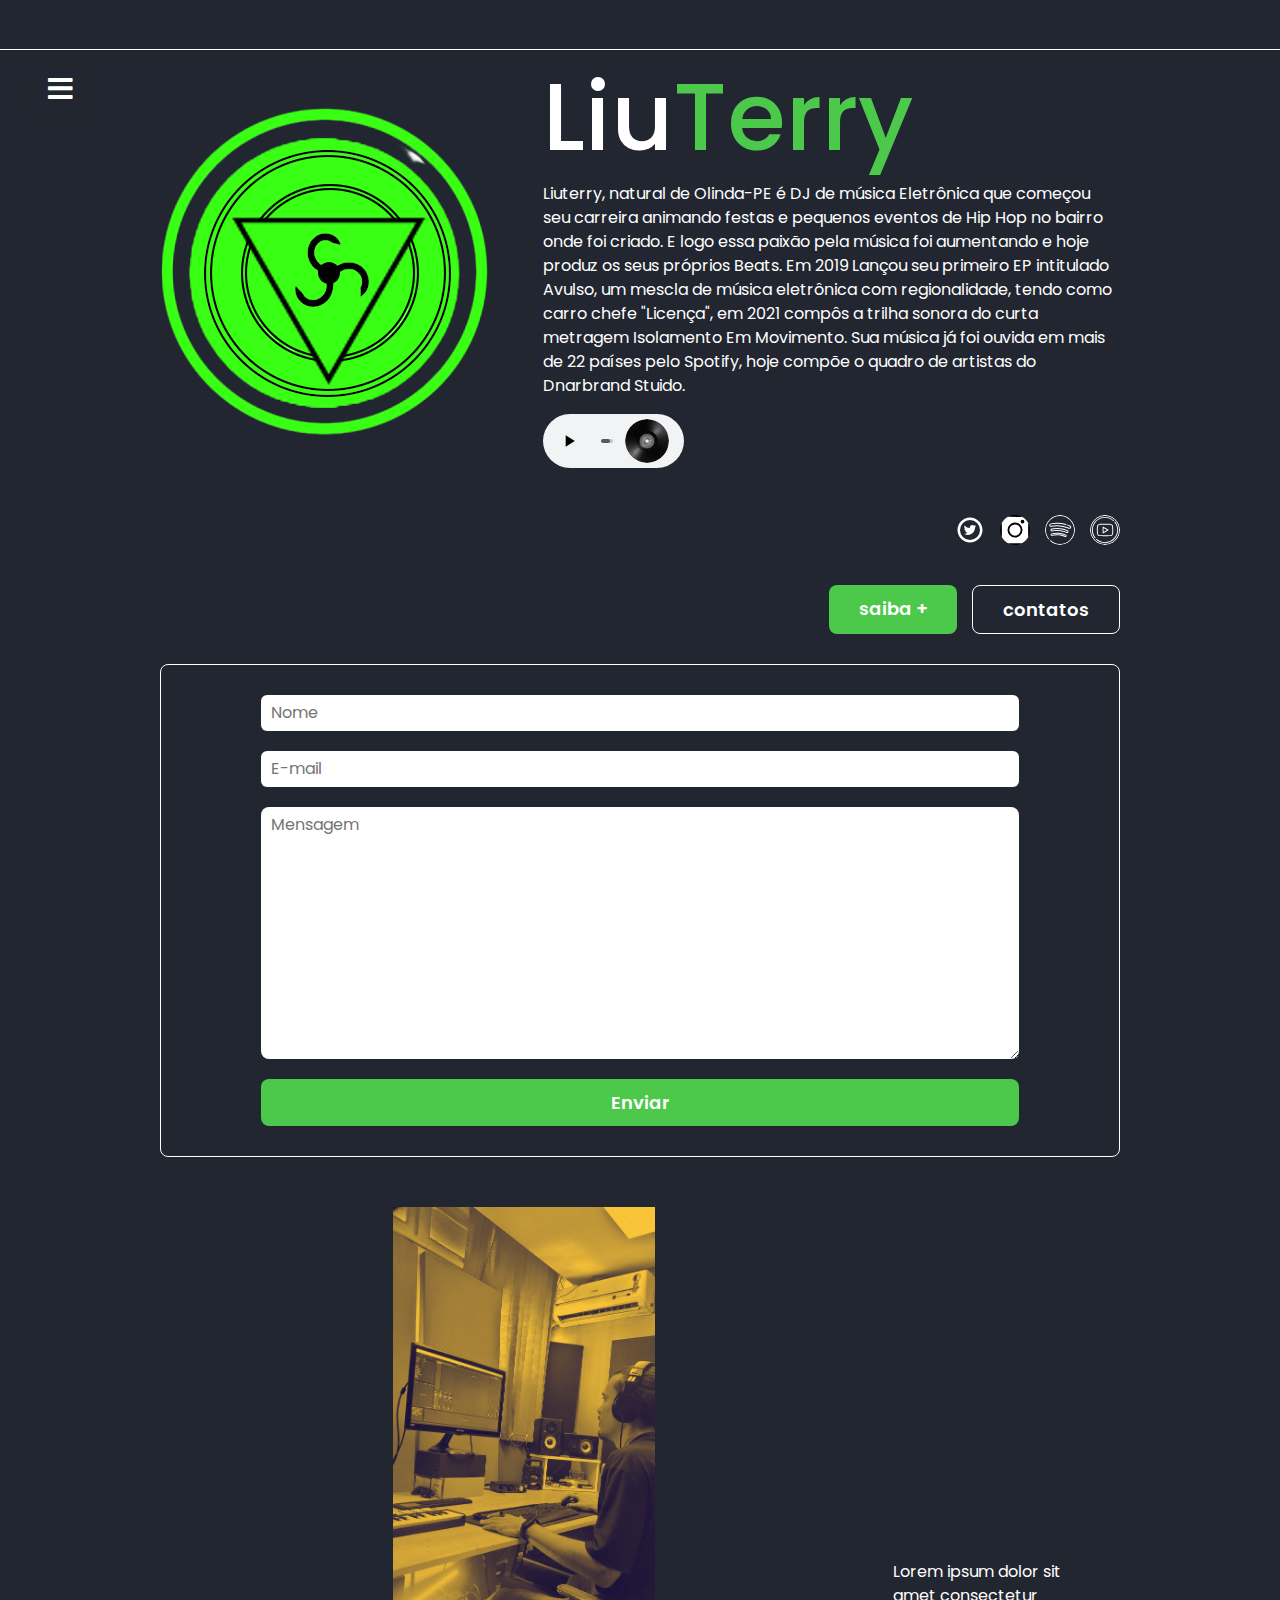
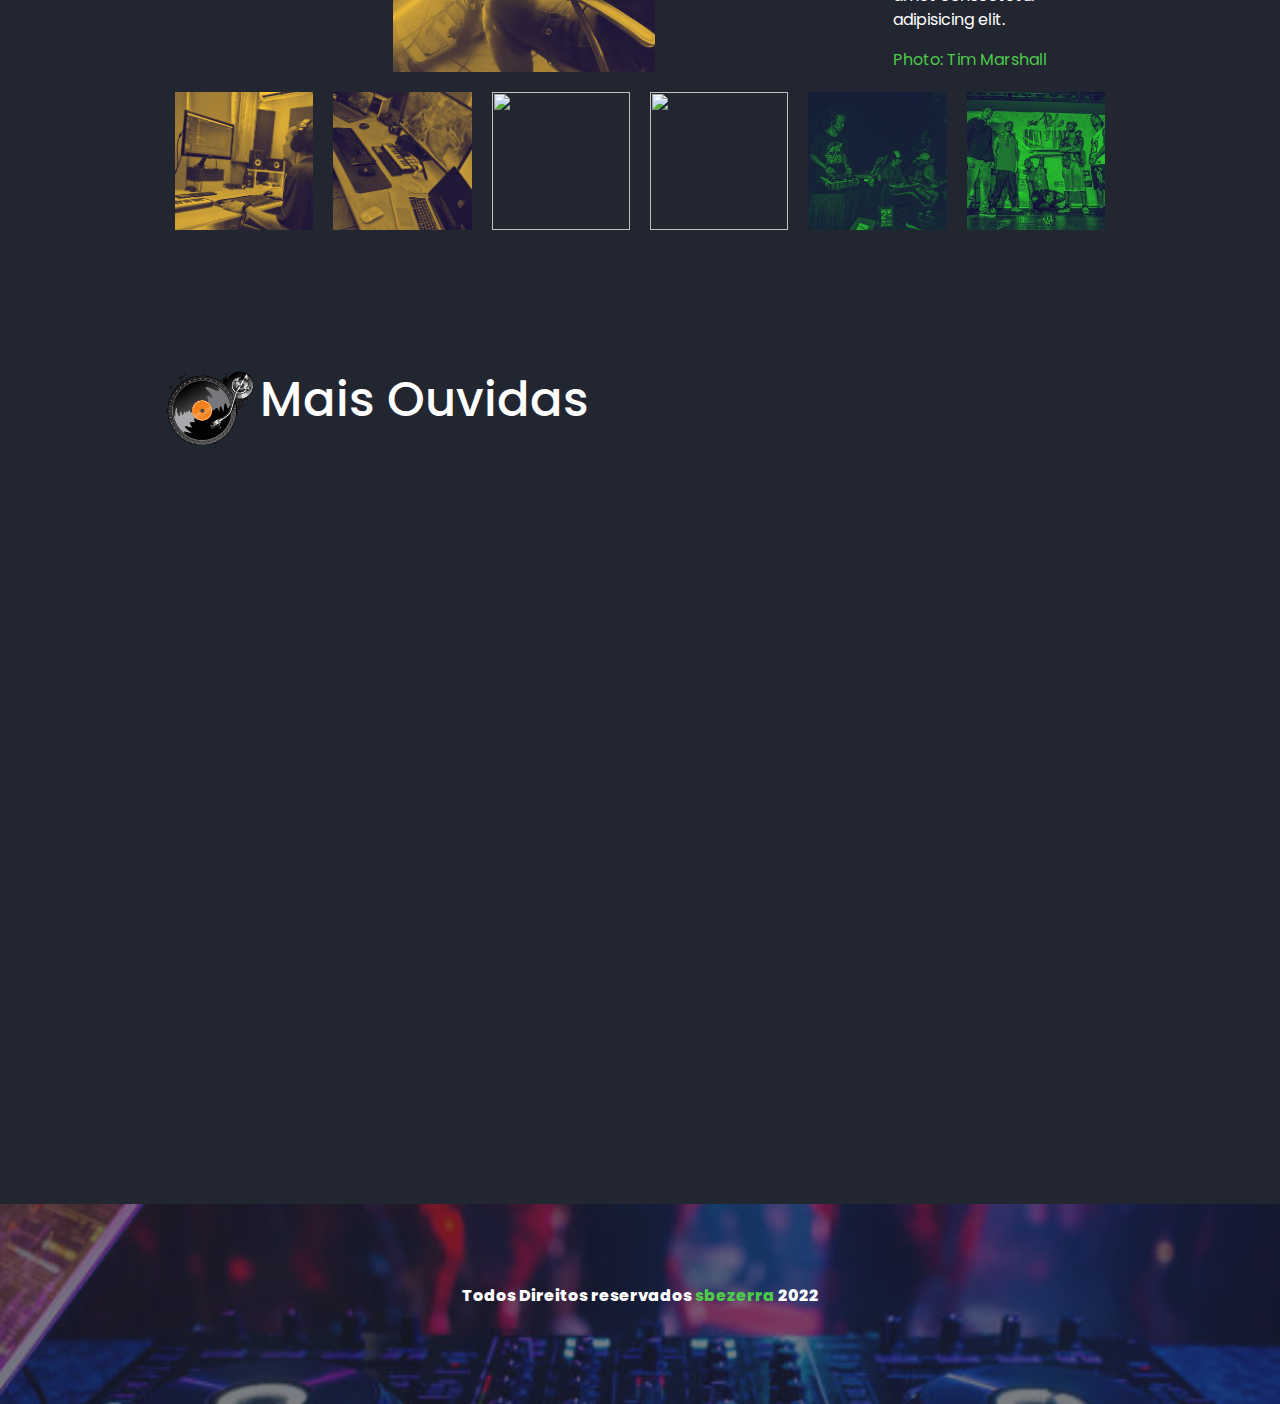
==== commit 019382e4: "ajustes redes sociais" ====
--- a/index.html
+++ b/index.html
@@ -4,11 +4,7 @@
     <meta charset="UTF-8" />
     <meta http-equiv="X-UA-Compatible" content="IE=edge" />
     <meta name="viewport" content="width=device-width, initial-scale=1.0" />
-    <link
-      rel="shortcut icon"
-      type="imagem/x-icon"
-      href="/img/icon-scrash.png"
-    />
+    <link rel="shortcut icon" type="imagem/x-icon" href="/img/logo-att.png" />
     <title>LiuTerry</title>
 
     <link
@@ -61,17 +57,21 @@
           <header>Dj LiuTerry</header>
           <ul>
             <li>
-              <a href="https://linktr.ee/Liuterry" class="active">
+              <a
+                href="https://linktr.ee/Liuterry"
+                target="_blank"
+                class="active"
+              >
                 <span>Play-Lists</span>
               </a>
             </li>
             <li>
-              <a href="#">
-                <span>Sobre</span>
+              <a href="https://www.palcomp3.com.br/djliuterry/" target="_blank">
+                <span>Palco MP3</span>
               </a>
             </li>
             <li>
-              <a href="#">
+              <a href="#contatos">
                 <span>Contato</span>
               </a>
             </li>
@@ -85,14 +85,15 @@
             <h2>Liu<span class="destaque">Terry</span></h2>
 
             <p>
-              Sonny Moore, also known by his name Skrillex, is an American DJ
-              who specializes more in Dubstep, EDM, electro house, and
-              Moombahton. He started his career in music around 2004 from a
-              local band where he was the lead vocalist. Around 2008, he started
-              mixing & composing his own songs in which the first hit was the
-              “Hate.”This proved like a launchpad, which was later followed by
-              super-hits like Bangarang, First of the year (Equinox), Scary
-              Monsters, and Nice Sprites.
+              Liuterry, natural de Olinda-PE é DJ de música Eletrônica que
+              começou seu carreira animando festas e pequenos eventos de Hip Hop
+              no bairro onde foi criado. E logo essa paixão pela música foi
+              aumentando e hoje produz os seus próprios Beats. Em 2019 Lançou
+              seu primeiro EP intitulado Avulso, um mescla de música eletrônica
+              com regionalidade, tendo como carro chefe "Licença", em 2021
+              compôs a trilha sonora do curta metragem Isolamento Em Movimento.
+              Sua música já foi ouvida em mais de 22 países pelo Spotify, hoje
+              compõe o quadro de artistas do Dnarbrand Stuido.
             </p>
             <img class="img-disco" src="./img/disco.gif" alt="" />
             <audio
@@ -107,16 +108,28 @@
         <div class="redes-sociais">
           <ul>
             <li>
-              <a href=""><img src="/img/facebook.svg" alt="" /></a>
-            </li>
-            <li>
-              <a href=""><img src="/img/instagram.svg" alt="" /></a>
-            </li>
-            <li>
-              <a href=""><img src="/img/spotify.svg" alt="" /></a>
-            </li>
-            <li>
-              <a href=""><img src="/img/youtube.svg" alt="" /></a>
+              <a href="https://twitter.com/djliuterry" target="_blank"
+                ><img src="/img/twitter-2.svg" alt=""
+              /></a>
+            </li>
+            <li>
+              <a href="https://www.instagram.com/liuterry_/" target="_blank"
+                ><img src="/img/instagram.svg" alt=""
+              /></a>
+            </li>
+            <li>
+              <a
+                href="https://open.spotify.com/album/57Wp4DZKaX38x0qO1agmQK"
+                target="_blank"
+                ><img src="/img/spotify.svg" alt=""
+              /></a>
+            </li>
+            <li>
+              <a
+                href="https://www.youtube.com/channel/UCxFwuWYMyxDlsBrORHpCPPw/videos"
+                target="_blank"
+                ><img src="/img/youtube.svg" alt=""
+              /></a>
             </li>
           </ul>
         </div>
@@ -282,7 +295,7 @@
             <li>
               <iframe
                 style="border-radius: 12px"
-                src="https://open.spotify.com/embed/track/7bU3jJy4HKKtlTQ38d3Ngw?utm_source=generator"
+                src="https://open.spotify.com/embed/track/3wgYQTkIjFqTpsrKxO2rGd?utm_source=generator"
                 width="100%"
                 height="152"
                 frameborder="0"
@@ -294,7 +307,7 @@
             <li>
               <iframe
                 style="border-radius: 12px"
-                src="https://open.spotify.com/embed/track/7bU3jJy4HKKtlTQ38d3Ngw?utm_source=generator"
+                src="https://open.spotify.com/embed/track/5J8tJJ2ErVjXaGQqTSRC78?utm_source=generator"
                 width="100%"
                 height="152"
                 frameborder="0"
@@ -306,7 +319,7 @@
             <li>
               <iframe
                 style="border-radius: 12px"
-                src="https://open.spotify.com/embed/track/7bU3jJy4HKKtlTQ38d3Ngw?utm_source=generator"
+                src="https://open.spotify.com/embed/track/6cqErzTcYq6qD1vbfZsXpe?utm_source=generator"
                 width="100%"
                 height="152"
                 frameborder="0"
--- a/style.css
+++ b/style.css
@@ -19,7 +19,6 @@
   color: #fff;
 }
 aside {
-  /* width: 400px; */
   background: transparent;
 }
 aside label {
@@ -95,6 +94,9 @@
 }
 .redes-sociais ul li {
   list-style: none;
+}
+.redes-sociais ul li:hover {
+  transform: scale(1.1);
 }
 .redes-sociais img {
   width: 30px;
@@ -486,6 +488,11 @@
     max-width: 380px;
   }
 }
+@media (max-width: 500px) {
+  .conteudo {
+    width: 100%;
+  }
+}
 
 /* email sucesso */
 
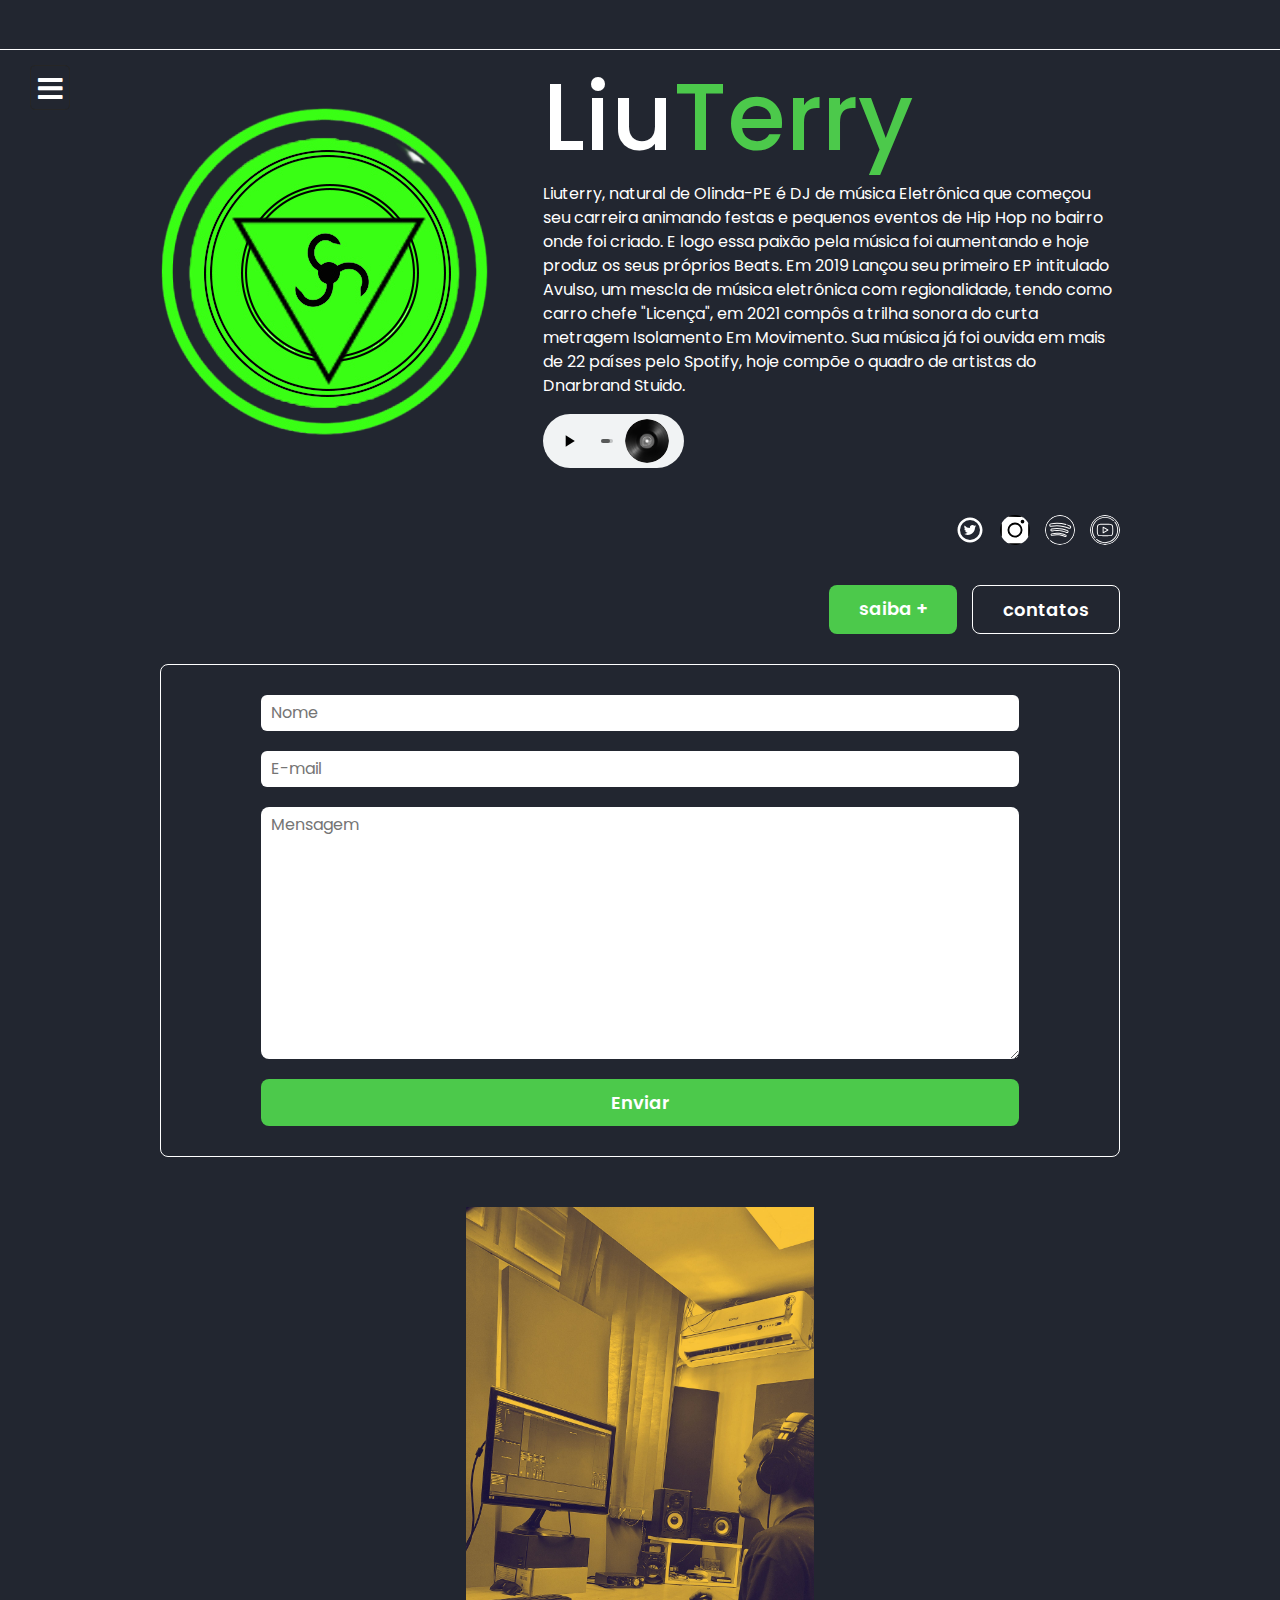
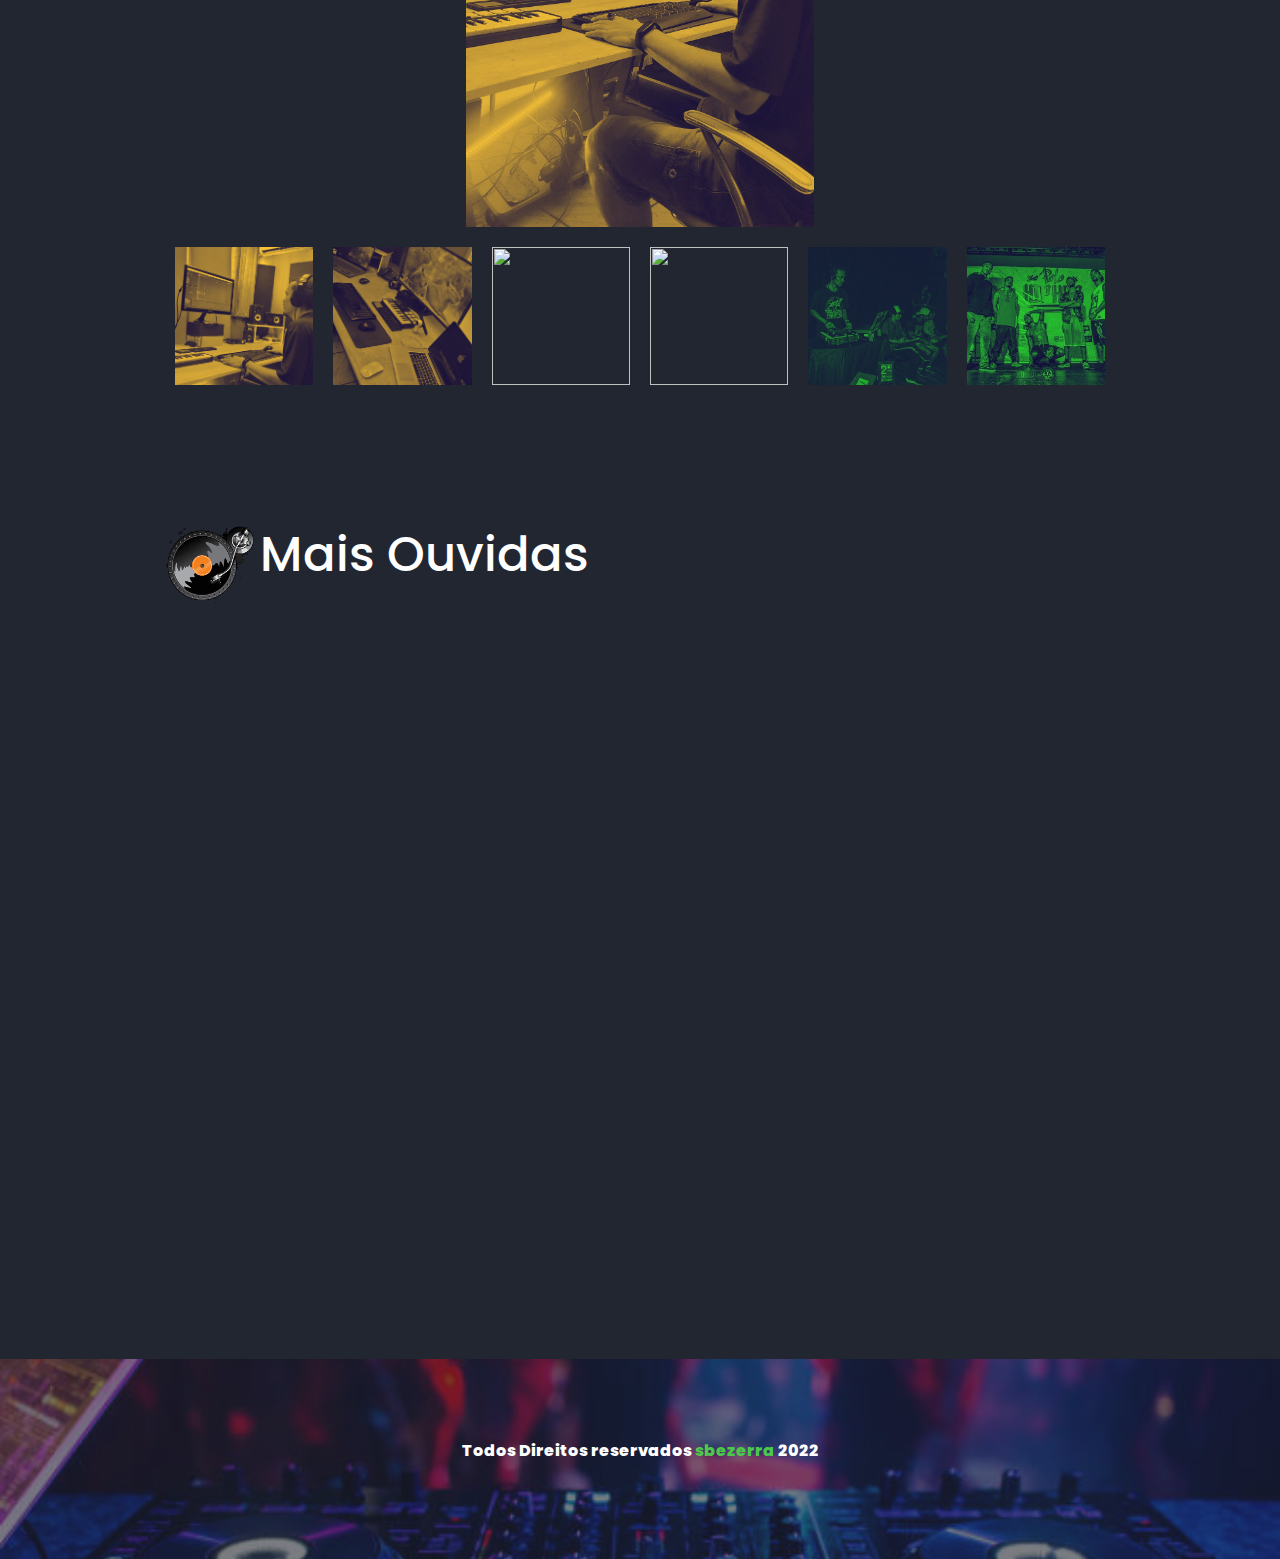
==== commit b393a4aa: "ajustes descrições" ====
--- a/index.html
+++ b/index.html
@@ -188,10 +188,10 @@
                     <div>
                       <img src="./img/1.jpeg" alt="" />
                     </div>
-                    <figcaption>
+                    <!-- <figcaption>
                       Lorem ipsum dolor sit amet consectetur adipisicing elit.
                       <span class="credit">Photo: Tim Marshall</span>
-                    </figcaption>
+                    </figcaption> -->
                   </figure>
                 </li>
                 <li class="carousel__slide">
@@ -199,10 +199,10 @@
                     <div>
                       <img src="./img/2.jpeg" alt="" />
                     </div>
-                    <figcaption>
+                    <!-- <figcaption>
                       Lorem ipsum dolor sit amet consectetur adipisicing elit.
                       <span class="credit">Photo: Christian Joudrey</span>
-                    </figcaption>
+                    </figcaption> -->
                   </figure>
                 </li>
                 <li class="carousel__slide">
@@ -210,10 +210,10 @@
                     <div>
                       <img src="./img/3.JPG" alt="" />
                     </div>
-                    <figcaption>
+                    <!-- <figcaption>
                       Lorem ipsum dolor sit amet consectetur adipisicing elit.
                       <span class="credit">Photo: Steve Carter</span>
-                    </figcaption>
+                    </figcaption> -->
                   </figure>
                 </li>
                 <li class="carousel__slide">
@@ -221,10 +221,10 @@
                     <div>
                       <img src="./img/4.JPG" alt="" />
                     </div>
-                    <figcaption>
+                    <!-- <figcaption>
                       Lorem ipsum dolor sit amet consectetur adipisicing elit.
                       <span class="credit">Photo: Aleksandra Boguslawska</span>
-                    </figcaption>
+                    </figcaption> -->
                   </figure>
                 </li>
                 <li class="carousel__slide">
@@ -232,10 +232,10 @@
                     <div>
                       <img src="./img/5.jpg" alt="" />
                     </div>
-                    <figcaption>
+                    <!-- <figcaption>
                       Lorem ipsum dolor sit amet consectetur adipisicing elit.
                       <span class="credit">Photo: Rosan Harmens</span>
-                    </figcaption>
+                    </figcaption> -->
                   </figure>
                 </li>
                 <li class="carousel__slide">
@@ -243,10 +243,10 @@
                     <div>
                       <img src="./img/7.jpg" alt="" />
                     </div>
-                    <figcaption>
+                    <!-- <figcaption>
                       Lorem ipsum dolor sit amet consectetur adipisicing elit.
                       <span class="credit">Photo: Annie Spratt</span>
-                    </figcaption>
+                    </figcaption> -->
                   </figure>
                 </li>
               </ul>
--- a/style.css
+++ b/style.css
@@ -235,8 +235,8 @@
   border: 1px solid #262626;
   margin: 15px 30px;
   font-size: 28px;
-  height: 60px;
-  width: 60px;
+  height: 45px;
+  width: 40px;
   text-align: center;
   line-height: 45px;
   transition: all 0.5s ease;
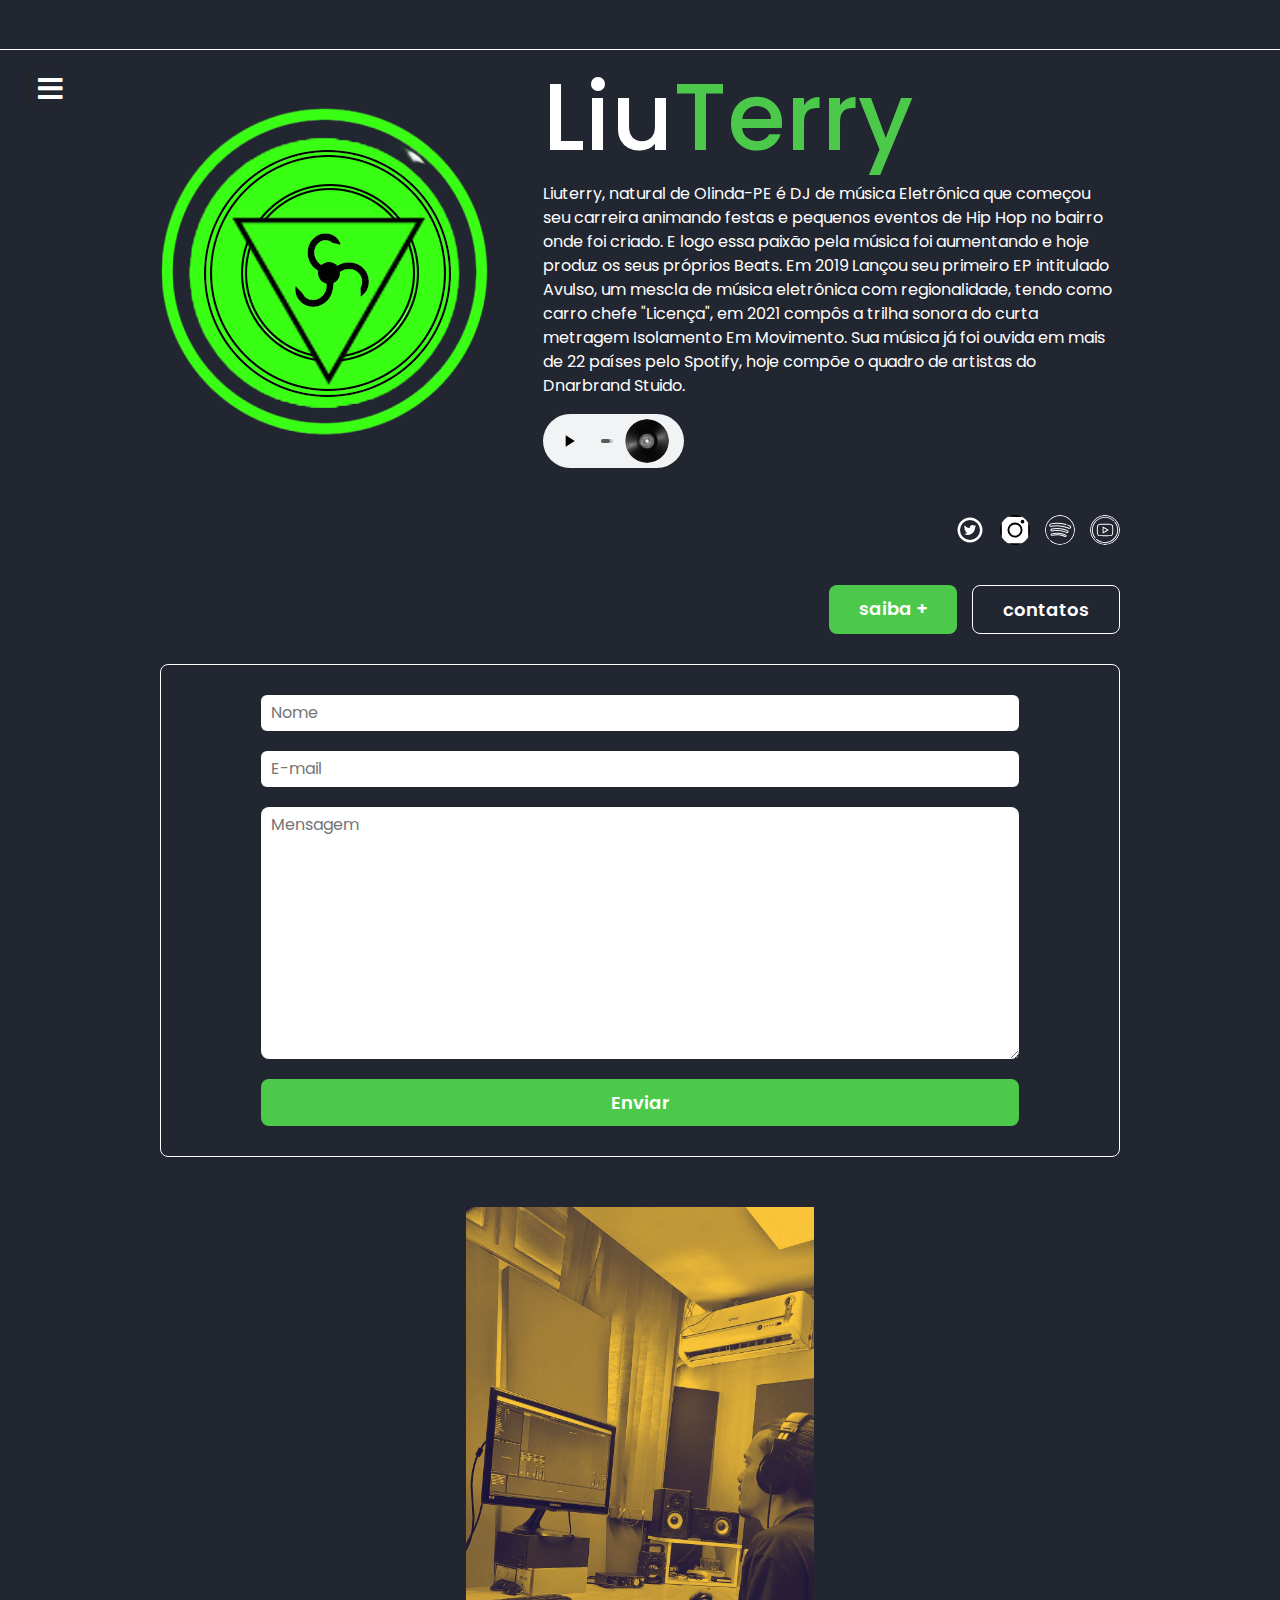
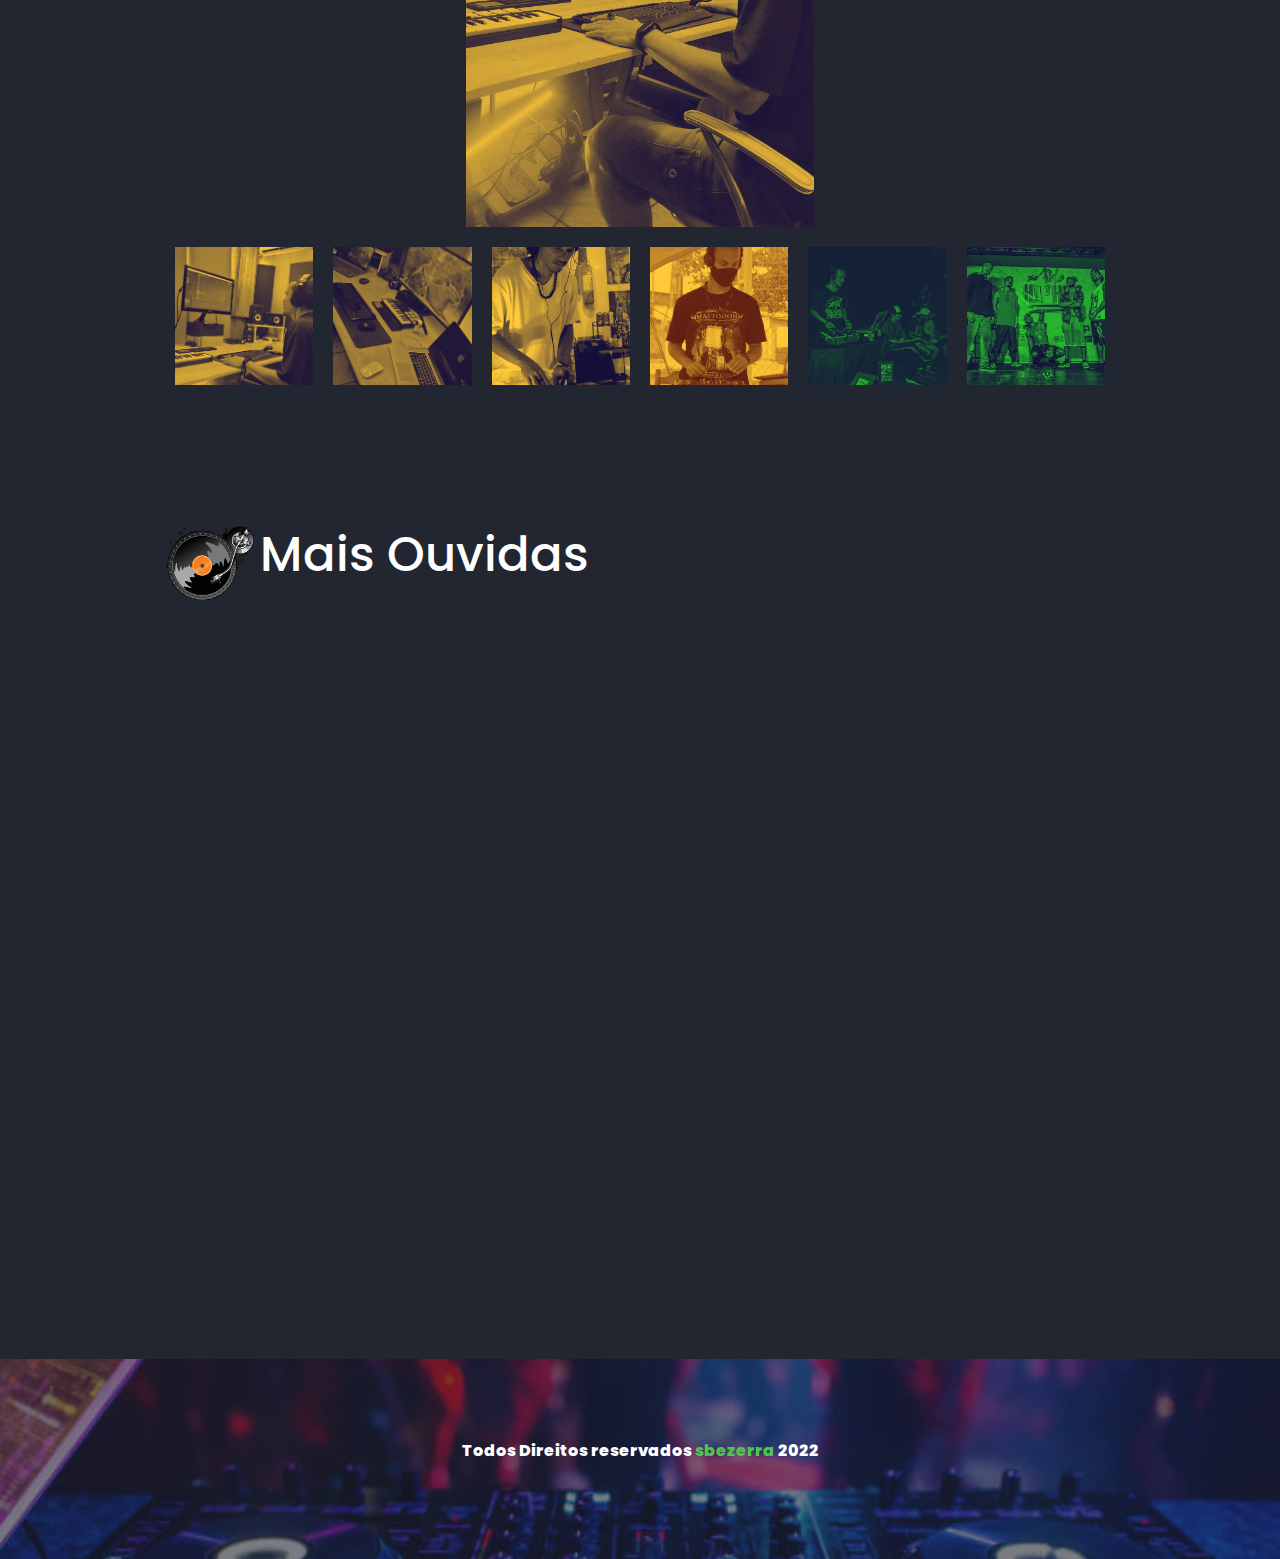
==== commit bf0e558d: "ajustes gerais" ====
--- a/index.html
+++ b/index.html
@@ -147,7 +147,7 @@
         <form
           id="contatos"
           class="card-contatos"
-          action="https://formsubmit.co/sbezerra.rafa@gmail.com"
+          action="https://formsubmit.co/djliuterry@gmail.com"
           method="POST"
         >
           <input
@@ -208,7 +208,7 @@
                 <li class="carousel__slide">
                   <figure>
                     <div>
-                      <img src="./img/3.JPG" alt="" />
+                      <img src="./img/3.png" alt="" />
                     </div>
                     <!-- <figcaption>
                       Lorem ipsum dolor sit amet consectetur adipisicing elit.
@@ -219,7 +219,7 @@
                 <li class="carousel__slide">
                   <figure>
                     <div>
-                      <img src="./img/4.JPG" alt="" />
+                      <img src="./img/4.png" alt="" />
                     </div>
                     <!-- <figcaption>
                       Lorem ipsum dolor sit amet consectetur adipisicing elit.
@@ -258,10 +258,10 @@
                   <label for="slide-2"><img src="./img/2.jpeg" alt="" /></label>
                 </li>
                 <li>
-                  <label for="slide-3"><img src="./img/3.JPG" alt="" /></label>
-                </li>
-                <li>
-                  <label for="slide-4"><img src="./img/4.JPG" alt="" /></label>
+                  <label for="slide-3"><img src="./img/3.png" alt="" /></label>
+                </li>
+                <li>
+                  <label for="slide-4"><img src="./img/4.png" alt="" /></label>
                 </li>
                 <li>
                   <label for="slide-5"><img src="./img/5.jpg" alt="" /></label>
